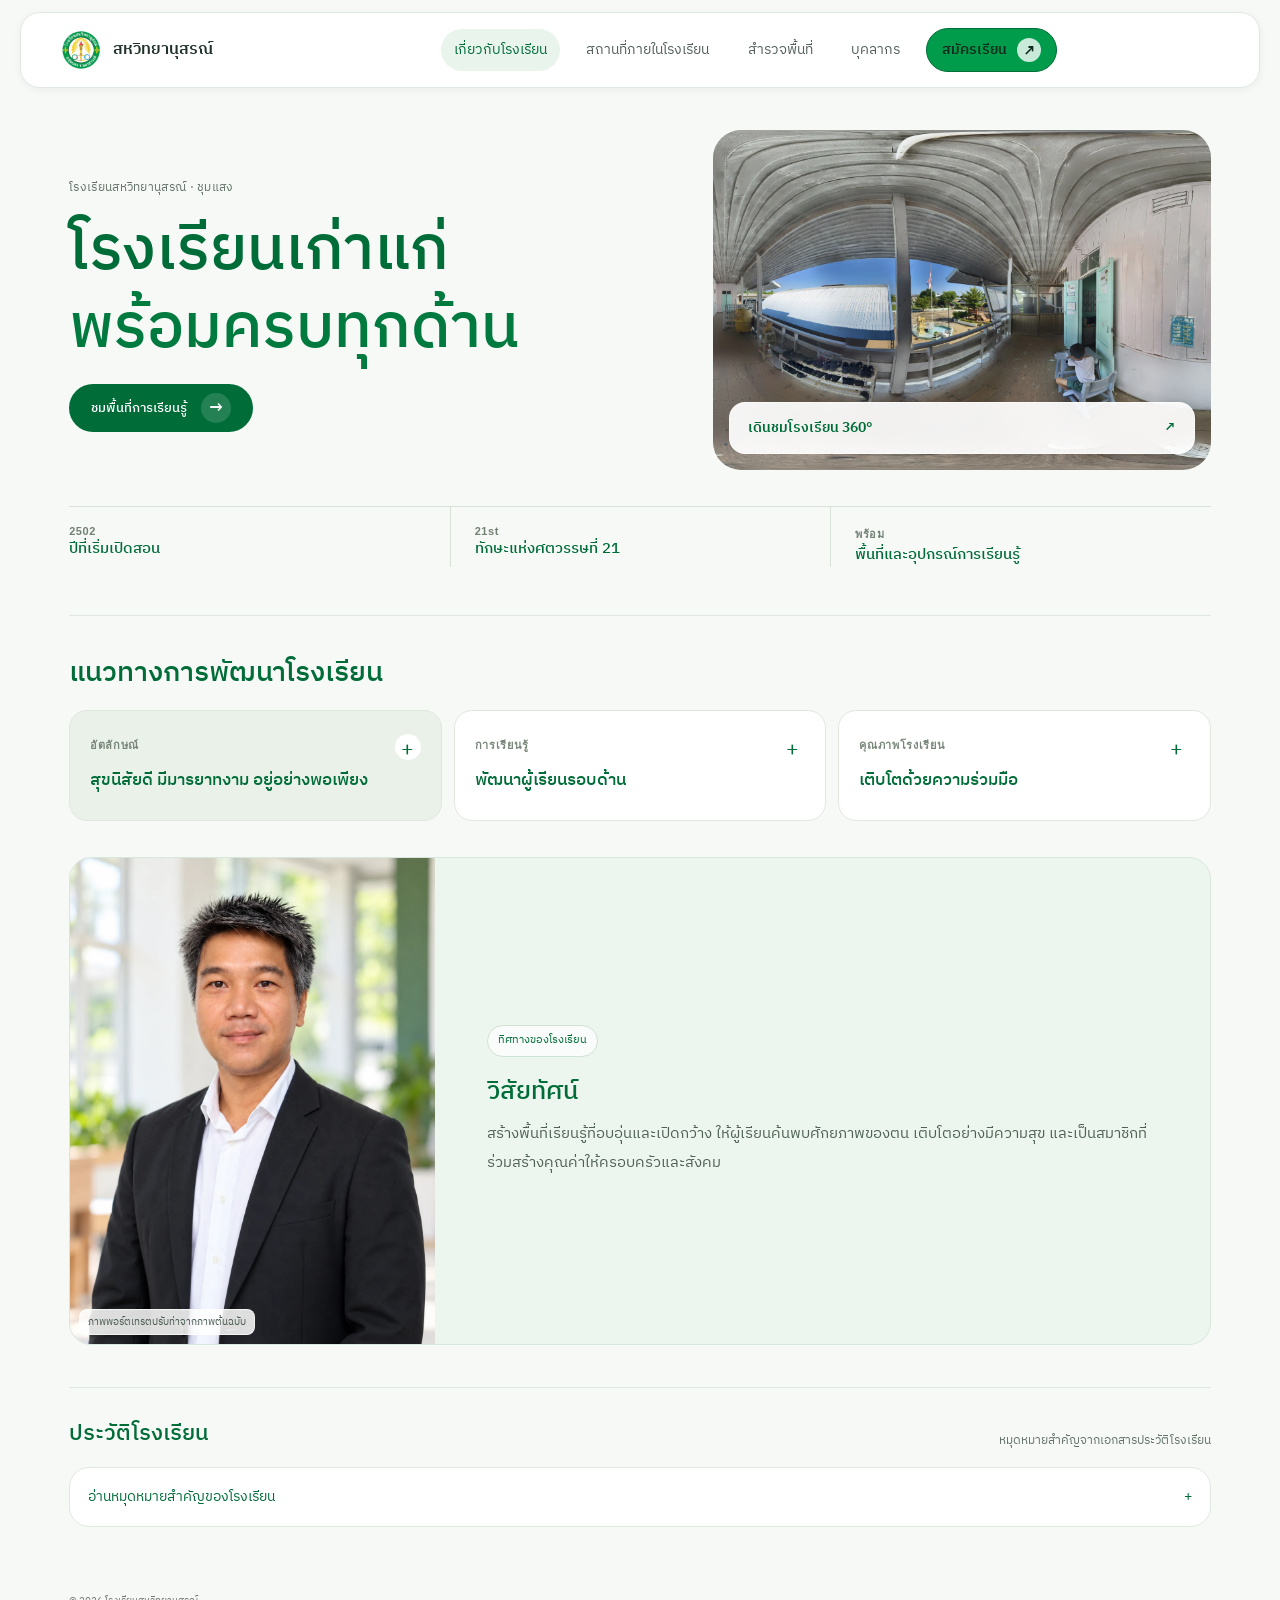
==== index.html @ 8f3ca3c1 "Version page navigation to avoid stale mobile HTML" ====
<!doctype html>
<html lang="th">
<head>
  <meta charset="utf-8">
  <meta name="viewport" content="width=device-width, initial-scale=1">
  <meta name="theme-color" content="#009c4b">
  <meta name="description" content="ประวัติ อัตลักษณ์ และแนวทางการจัดการศึกษาของโรงเรียนสหวิทยานุสรณ์">
  <title>เกี่ยวกับโรงเรียน — สหวิทยานุสรณ์</title>
  <link rel="preconnect" href="https://fonts.googleapis.com">
  <link rel="preconnect" href="https://fonts.gstatic.com" crossorigin>
  <link href="https://fonts.googleapis.com/css2?family=IBM+Plex+Sans+Thai:wght@300;400;500;600;700&display=swap" rel="stylesheet">
  <link rel="stylesheet" href="styles.css?v=20261002-mobile4">
  <script src="app.js" defer></script>
</head>
<body class="page-about">
<header class="site-header">
  <a class="brand" href="index.html?v=20261002-mobile4" aria-label="โรงเรียนสหวิทยานุสรณ์ หน้าแรก">
    <span class="brand-mark" aria-hidden="true"><img src="assets/school-seal.png" alt=""></span>
    <span class="brand-copy"><strong>สหวิทยานุสรณ์</strong></span>
  </a>
  <nav class="site-nav" id="siteNav" aria-label="เมนูหลัก">
      <a class="active" aria-current="page" aria-label="เกี่ยวกับโรงเรียน" href="index.html?v=20261002-mobile4"><svg class="nav-icon" viewBox="0 0 24 24" fill="none" stroke="currentColor" stroke-width="1.7" stroke-linecap="round" stroke-linejoin="round" aria-hidden="true"><path d="M3 10 12 3l9 7v10a1 1 0 0 1-1 1H4a1 1 0 0 1-1-1Z"/><path d="M9 21v-8h6v8"/></svg><span class="nav-label-full">เกี่ยวกับโรงเรียน</span><span class="nav-label-short" aria-hidden="true">เกี่ยวกับ</span></a>
      <a aria-label="สถานที่ภายในโรงเรียน" href="places.html?v=20261002-mobile4"><svg class="nav-icon" viewBox="0 0 24 24" fill="none" stroke="currentColor" stroke-width="1.7" stroke-linecap="round" stroke-linejoin="round" aria-hidden="true"><rect x="3" y="4" width="18" height="16" rx="3"/><path d="m3 16 5-5 4 4 3-3 6 6"/><circle cx="16" cy="8" r="1"/></svg><span class="nav-label-full">สถานที่ภายในโรงเรียน</span><span class="nav-label-short" aria-hidden="true">สถานที่</span></a>
      <a aria-label="สำรวจพื้นที่ 360 องศา" href="explore.html?v=20261002-mobile4"><svg class="nav-icon" viewBox="0 0 24 24" fill="none" stroke="currentColor" stroke-width="1.7" stroke-linecap="round" stroke-linejoin="round" aria-hidden="true"><circle cx="12" cy="12" r="8"/><path d="m15 9-2 4-4 2 2-4Z"/></svg><span class="nav-label-full">สำรวจพื้นที่</span><span class="nav-label-short" aria-hidden="true">ชม 360°</span></a>
      <a aria-label="บุคลากร" href="personnel.html?v=20261002-mobile4"><svg class="nav-icon" viewBox="0 0 24 24" fill="none" stroke="currentColor" stroke-width="1.7" stroke-linecap="round" stroke-linejoin="round" aria-hidden="true"><circle cx="9" cy="8" r="3"/><path d="M3 20v-2a6 6 0 0 1 12 0v2M17 5a3 3 0 0 1 0 6M18 14a5 5 0 0 1 3 5"/></svg><span class="nav-label-full">บุคลากร</span><span class="nav-label-short" aria-hidden="true">บุคลากร</span></a>
      <a class="nav-apply" aria-label="สมัครเรียน" href="admissions.html?v=20261002-mobile4"><svg class="nav-icon" viewBox="0 0 24 24" fill="none" stroke="currentColor" stroke-width="1.7" stroke-linecap="round" stroke-linejoin="round" aria-hidden="true"><rect x="5" y="4" width="14" height="17" rx="2"/><path d="M9 4V2h6v2M9 11h6M9 15h4"/></svg><span class="nav-label-full">สมัครเรียน</span><span class="nav-label-short" aria-hidden="true">สมัครเรียน</span><span aria-hidden="true">↗</span></a>
  </nav>
  <div class="header-actions">
    <button class="menu-toggle" id="menuToggle" type="button" aria-label="เมนูหลัก" aria-expanded="false" aria-controls="siteNav">
      <span class="menu-lines" aria-hidden="true"><i></i><i></i></span><span>เมนู</span>
    </button>
  </div>
</header>
<main class="page-shell page-about">
  <section class="hero-section about-section" aria-labelledby="pageTitle">
      <div class="about-main">
        <div class="hero-copy about-copy">
          <span class="intro-kicker">โรงเรียนสหวิทยานุสรณ์ · ชุมแสง</span><h1 id="pageTitle">โรงเรียนเก่าแก่<br><em>พร้อมครบทุกด้าน</em></h1>
          <div class="hero-actions">
            <a class="button button-primary" href="places.html?v=20261002-mobile4">ชมพื้นที่การเรียนรู้ <span aria-hidden="true">→</span></a>
          </div>
        </div><a class="intro-visual" href="explore.html?v=20261002-mobile4"><img src="assets/school-walkway-360.webp" alt="บรรยากาศอาคารเรียนโรงเรียนสหวิทยานุสรณ์"><span class="intro-visual-label">เดินชมโรงเรียน 360° <span aria-hidden="true">↗</span></span></a>
      </div>

      <div class="about-pillars" aria-label="จุดเด่นของโรงเรียน">
        <article class="about-pillar">
          <span class="pillar-value">2502</span><h2>ปีที่เริ่มเปิดสอน</h2>
        </article>
        <article class="about-pillar">
          <span class="pillar-value">21st</span><h2>ทักษะแห่งศตวรรษที่ 21</h2>
        </article>
        <article class="about-pillar">
          <span class="pillar-value">พร้อม</span><h2>พื้นที่และอุปกรณ์การเรียนรู้</h2>
        </article>
      </div>
    </section>

  <section class="information-section" aria-labelledby="approachTitle">
    <div class="section-heading">
      <div><h2 id="approachTitle">แนวทางการพัฒนาโรงเรียน</h2></div>
    </div>
    <div class="information-grid">
      <details class="information-card vision-card"><summary><span class="information-index">อัตลักษณ์</span><h3>สุขนิสัยดี มีมารยาทงาม อยู่อย่างพอเพียง</h3><span class="detail-toggle" aria-hidden="true">+</span></summary><p>ปลูกฝังสุขนิสัยและมารยาทที่ดี ควบคู่กับการใช้ชีวิตตามหลักความพอเพียง</p></details>
      <details class="information-card"><summary><span class="information-index">การเรียนรู้</span><h3>พัฒนาผู้เรียนรอบด้าน</h3><span class="detail-toggle" aria-hidden="true">+</span></summary><p>จัดการเรียนรู้ที่เชื่อมโยงหลักสูตรเศรษฐกิจพอเพียง ทักษะอาชีพ และบริบทของท้องถิ่น</p></details>
      <details class="information-card"><summary><span class="information-index">คุณภาพโรงเรียน</span><h3>เติบโตด้วยความร่วมมือ</h3><span class="detail-toggle" aria-hidden="true">+</span></summary><p>พัฒนาครูและบุคลากร สร้างสภาพแวดล้อมที่ปลอดภัยและเอื้อต่อการเรียนรู้ พร้อมเปิดโอกาสให้ชุมชนมีส่วนร่วม</p></details>
    </div>
  </section>

  <section class="manager-vision" aria-labelledby="visionTitle">
    <figure class="manager-portrait">
      <img src="assets/manager-portrait-draft.webp" alt="ภาพผู้จัดการโรงเรียนสหวิทยานุสรณ์">
      <figcaption>ภาพพอร์ตเทรตปรับท่าจากภาพต้นฉบับ</figcaption>
    </figure>
    <div class="manager-vision-copy">
      <span class="manager-vision-label">ทิศทางของโรงเรียน</span>
      <h2 id="visionTitle">วิสัยทัศน์</h2>
      <p>สร้างพื้นที่เรียนรู้ที่อบอุ่นและเปิดกว้าง ให้ผู้เรียนค้นพบศักยภาพของตน เติบโตอย่างมีความสุข และเป็นสมาชิกที่ร่วมสร้างคุณค่าให้ครอบครัวและสังคม</p>
    </div>
  </section>

  <section class="history-section" aria-labelledby="historyTitle">
    <div class="section-heading">
      <div><h2 id="historyTitle">ประวัติโรงเรียน</h2></div>
      <p>หมุดหมายสำคัญจากเอกสารประวัติโรงเรียน</p>
    </div>
    <details class="history-expand"><summary>อ่านหมุดหมายสำคัญของโรงเรียน <span aria-hidden="true">+</span></summary><ol class="history-timeline">
      <li class="history-item">
        <span class="history-date">พ.ศ. 2499</span>
        <p>คณะครูในอำเภอชุมแสงริเริ่มแนวคิดจัดตั้งโรงเรียนเอกชน</p>
      </li>
      <li class="history-item">
        <span class="history-date">13 กรกฎาคม พ.ศ. 2501</span>
        <p>ประชุมก่อตั้งบริษัทและกำหนดชื่อ “โรงเรียนสหวิทยานุสรณ์”</p>
      </li>
      <li class="history-item">
        <span class="history-date">17 พฤษภาคม พ.ศ. 2502</span>
        <p>ได้รับอนุญาตให้เปิดโรงเรียน ณ อาคารเรียนไม้ 2 ชั้น</p>
      </li>
      <li class="history-item">
        <span class="history-date">พ.ศ. 2506</span>
        <p>ได้รับการรับรองวิทยฐานะในระดับประถมศึกษาถึงมัธยมศึกษาตอนต้น</p>
      </li>
      <li class="history-item">
        <span class="history-date">พ.ศ. 2509</span>
        <p>ได้รับอนุญาตให้เปิดชั้นอนุบาล</p>
      </li>
      <li class="history-item">
        <span class="history-date">พ.ศ. 2537</span>
        <p>ขยายการรับนักเรียน รวมรองรับได้ 730 คน</p>
      </li>
    </ol></details>
  </section>
</main>
<footer class="site-footer">
  <span>© 2026 โรงเรียนสหวิทยานุสรณ์</span>
</footer>
</body>
</html>
---- styles.css ----
:root {
  color-scheme: light;
  --canvas: #f7f9f7;
  --paper: #ffffff;
  --ink: #203229;
  --muted: #64736a;
  --brand-green: #009c4b;
  --pine: #006d39;
  --pine-soft: #e8f4ec;
  --accent: #007a3e;
  --line: #dfe9e2;
  --text-body: clamp(1rem, .96rem + .16vw, 1.125rem);
  --text-small: clamp(.8125rem, .78rem + .12vw, .875rem);
  --shadow-soft: 0 2px 8px rgb(25 48 37 / 5%);
  --font: 'IBM Plex Sans Thai', Tahoma, sans-serif;
}

* { box-sizing: border-box; }
html { scroll-behavior: auto; }
body { margin: 0; background: var(--canvas); color: var(--ink); font-family: var(--font); font-size: var(--text-body); line-height: 1.6; -webkit-font-smoothing: antialiased; }
button, input { font: inherit; }
button, a { -webkit-tap-highlight-color: transparent; }
a { color: inherit; }
button:focus-visible, a:focus-visible, input:focus-visible { outline: 3px solid var(--brand-green); outline-offset: 3px; }
[hidden] { display: none !important; }

.site-header { position: relative; z-index: 2; width: min(1450px, calc(100% - 40px)); min-height: 76px; margin: 12px auto 0; padding: 0 clamp(18px, 3vw, 44px); display: flex; align-items: center; justify-content: space-between; gap: 22px; border: 1px solid var(--line); border-radius: 20px; background: var(--paper); box-shadow: var(--shadow-soft); }
.brand { display: inline-flex; align-items: center; gap: 10px; min-width: 218px; text-decoration: none; }
.brand-mark { width: 44px; height: 44px; flex: 0 0 auto; display: grid; place-items: center; overflow: hidden; border-radius: 50%; background: #fff; }
.brand-mark img { display: block; width: 100%; height: 100%; object-fit: contain; }
.brand-copy { display: grid; line-height: 1.35; }
.brand-copy strong { font-size: 16px; font-weight: 600; }
.brand-copy small { font-family: Arial, sans-serif; font-size: 10px; color: var(--muted); }
.site-nav { display: flex; align-items: center; justify-content: center; gap: clamp(6px, 1vw, 14px); height: 100%; }
.site-nav a { position: relative; display: inline-flex; align-items: center; min-height: 42px; padding: 0 13px; border-radius: 999px; color: #536159; font-size: 14px; text-decoration: none; white-space: nowrap; }
.site-nav a:hover, .site-nav a.active { background: var(--pine-soft); color: var(--pine); }
.site-nav a.active::after { display: none; }
.header-actions { display: flex; align-items: center; gap: 12px; }
.button { min-height: 46px; padding: 0 21px; display: inline-flex; align-items: center; justify-content: center; gap: 14px; border: 1px solid transparent; border-radius: 999px; text-decoration: none; font-size: 13px; font-weight: 500; cursor: pointer; }
.button-dark, .button-primary { background: var(--pine); color: #fff; }
.button-dark:hover, .button-primary:hover { background: #005c32; }
.button-light { background: var(--canvas); color: var(--pine); }
.button-light:hover { background: #fff; }
.button span { font-size: 17px; line-height: 1; }
.menu-toggle { display: none; border: 0; padding: 9px 0; background: transparent; color: var(--pine); cursor: pointer; }
.menu-lines { display: grid; gap: 4px; width: 17px; }
.menu-lines i { height: 1px; background: currentColor; }

.hero-section { width: min(1380px, calc(100% - 2 * clamp(22px, 5.4vw, 88px))); margin: 0 auto; padding: 38px 0 86px; display: grid; grid-template-columns: minmax(245px, .76fr) minmax(0, 1.52fr); align-items: center; gap: clamp(34px, 5.2vw, 78px); }
.hero-copy { padding: 10px 0 0; }
.breadcrumbs { display: flex; align-items: center; gap: 10px; margin-bottom: 61px; color: #838780; font-size: 11px; }
.breadcrumbs a { text-decoration: none; }
.breadcrumbs a:hover { color: var(--pine); }
.eyebrow, .viewer-overline, .section-kicker { color: var(--accent); font-family: Arial, var(--font); font-size: 10px; font-weight: 600; }
.eyebrow { display: flex; align-items: center; gap: 9px; }
.eyebrow-rule { width: 26px; height: 1px; background: var(--brand-green); }
.eyebrow-separator { color: #aaa69b; }
h1, h2, p { margin-top: 0; }
h1 { margin: 20px 0 20px; color: var(--pine); font-size: clamp(35px, 3.7vw, 53px); font-weight: 500; line-height: 1.25; text-wrap: balance; }
h1 em { color: var(--accent); font-style: normal; }
.hero-description { max-width: 330px; margin-bottom: 26px; color: #69716b; font-size: 14px; line-height: 1.9; text-wrap: pretty; }
.hero-actions { display: flex; align-items: center; flex-wrap: wrap; gap: 17px; }
.hero-actions .button { min-height: 48px; }
.text-link { padding: 10px 0; color: var(--pine); font-size: 12px; text-decoration: none; }
.text-link span { padding-left: 6px; font-size: 16px; }
.text-link:hover { color: var(--accent); }
.route-note { max-width: 320px; min-height: 72px; margin-top: 43px; padding-top: 17px; display: flex; align-items: center; gap: 12px; border-top: 1px solid var(--line); }
.route-symbol { width: 37px; height: 37px; display: grid; place-items: center; border: 1px solid #d2ddd2; border-radius: 12px; background: var(--paper); color: var(--pine); }
.route-symbol svg { width: 18px; height: 18px; }
.route-copy { display: grid; gap: 2px; }
.route-copy small { color: var(--muted); font-size: 10px; }
.route-copy strong { font-size: 12px; font-weight: 500; }
.route-copy strong span { color: #9a9d95; }
.route-index { margin-left: auto; color: #898c84; font-family: Arial, sans-serif; font-size: 10px; font-variant-numeric: tabular-nums; }

.explorer { min-width: 0; }
.viewer-heading { min-height: 59px; margin-bottom: 11px; display: flex; align-items: center; justify-content: space-between; gap: 18px; }
.viewer-heading-copy { display: grid; gap: 4px; }
.viewer-overline { font-size: 9px; }
.viewer-heading-copy strong { color: var(--pine); font-size: 17px; font-weight: 500; }
.mode-switch { display: inline-flex; align-items: center; padding: 4px; border: 1px solid #e0e4dc; border-radius: 999px; background: #e9ede6; }
.mode-tab { min-height: 33px; padding: 0 14px; border: 0; border-radius: 999px; background: transparent; color: #72776e; font-size: 11px; cursor: pointer; }
.mode-tab.is-selected { background: var(--paper); color: var(--pine); box-shadow: 0 1px 3px #25392a14; }
.viewer-stage { position: relative; overflow: hidden; border: 1px solid #e0e4dc; border-radius: 19px; background: #e9e7dc; box-shadow: var(--shadow-soft); }
.tour-view { position: relative; aspect-ratio: 1.57 / 1; min-height: 365px; overflow: hidden; background: #526653; }
.panorama-viewer, .scene-image { position: absolute; inset: 0; width: 100%; height: 100%; }
.panorama-viewer { display: block; border: 0; background: #526653; }
.scene-image { display: block; object-fit: cover; object-position: center 51%; }
.image-topline { position: absolute; top: 17px; right: 17px; left: 17px; display: flex; align-items: center; justify-content: space-between; gap: 10px; pointer-events: none; }
.tour-label { display: inline-flex; align-items: center; gap: 8px; min-height: 31px; padding: 0 12px; border-radius: 999px; background: rgb(255 254 250 / 96%); color: var(--pine); font-family: Arial, sans-serif; font-size: 9px; font-weight: 600; }
.tour-dot { width: 6px; height: 6px; border-radius: 50%; background: var(--brand-green); }
.image-caption { color: #fff; font-size: 10px; text-shadow: 0 1px 4px #0009; }
.photo-instruction { position: absolute; top: 59px; left: 17px; right: auto; bottom: auto; padding: 8px 13px; border: 1px solid #ffffff4a; border-radius: 999px; background: #182a23d9; color: #fff; font-size: 10px; pointer-events: none; }
.photo-instruction span { padding-right: 5px; color: #ddd6b6; }
.scene-caption { min-height: 91px; padding: 16px 18px; display: grid; grid-template-columns: 86px minmax(0, 1fr) auto; align-items: center; gap: 17px; border-top: 1px solid #d4d1c7; background: var(--paper); }
.scene-number { align-self: stretch; display: flex; flex-direction: column; justify-content: center; gap: 4px; border-right: 1px solid var(--line); }
.scene-number span { color: #7a8078; font-size: 9px; }
.scene-number strong { color: var(--pine); font-family: Arial, sans-serif; font-size: 14px; font-weight: 600; font-variant-numeric: tabular-nums; }
.scene-number strong i { color: #92968f; font-size: 11px; font-style: normal; font-weight: 400; }
.scene-details h2 { margin: 0 0 3px; color: var(--pine); font-size: 16px; font-weight: 500; }
.scene-details p { margin: 0; color: #737971; font-size: 11px; line-height: 1.55; text-wrap: pretty; }
.scene-controls { display: flex; align-items: center; gap: 7px; }
.scene-category { margin-right: 8px; color: #72786f; font-size: 10px; white-space: nowrap; }
.round-control { width: 35px; height: 35px; display: grid; place-items: center; border: 1px solid #dce2d9; border-radius: 50%; background: #f8f9f4; color: var(--pine); font-size: 14px; cursor: pointer; }
.round-control:hover { border-color: var(--pine); background: var(--pine); color: #fff; }

.map-view { min-height: 455px; padding: 22px 24px 17px; background: #f0f2ea; }
.map-title { display: flex; align-items: baseline; justify-content: space-between; gap: 12px; color: var(--pine); font-size: 14px; font-weight: 500; }
.map-title small { color: #72786f; font-size: 10px; font-weight: 400; }
.map-canvas { position: relative; height: 350px; max-width: 850px; margin: 16px auto 7px; overflow: hidden; border: 1px solid #dfe5dc; border-radius: 15px; background: #e6eadf; }
.map-drawing { position: absolute; inset: 0; width: 100%; height: 100%; }
.map-road { fill: none; stroke: #d5d3c7; stroke-width: 52px; }
.map-walk { fill: none; stroke: #c8d1be; stroke-width: 19px; stroke-linecap: round; stroke-linejoin: round; }
.map-walk-dash { fill: none; stroke: #81957e; stroke-width: 1.5px; stroke-dasharray: 6 7; }
.map-building { position: absolute; display: grid; align-content: center; gap: 3px; padding: 10px 13px; border: 1px solid #e1e4da; border-radius: 12px; background: var(--paper); color: var(--pine); box-shadow: 0 1px 3px rgb(24 48 36 / 5%); }
.map-building span { font-size: 12px; font-weight: 500; }
.map-building small { color: #899087; font-family: Arial, sans-serif; font-size: 8px; }
.building-one { top: 14%; left: 18%; width: 25%; height: 26%; }
.building-two { top: 15%; left: 59%; width: 20%; height: 20%; }
.building-three { top: 55%; left: 58%; width: 28%; height: 25%; }
.map-green { position: absolute; width: 10%; height: 12%; border: 1px solid #c6d0bd; background: #dce4d5; }
.green-one { top: 58%; left: 17%; }
.green-two { top: 14%; left: 47%; width: 7%; height: 18%; }
.map-node { position: absolute; z-index: 1; width: 33px; height: 33px; display: grid; place-items: center; border: 2px solid #f7f6ef; border-radius: 50%; background: var(--pine); color: #fff; box-shadow: 0 1px 3px #21342c30; font-family: Arial, sans-serif; font-size: 10px; font-weight: 600; cursor: pointer; }
.map-node:hover, .map-node:focus-visible { background: var(--brand-green); }
.node-walkway { top: 49%; left: 44%; }
.map-node.is-current { outline: 2px solid var(--brand-green); outline-offset: 2px; }
.node-library { top: 18%; left: 69%; }
.node-classroom { top: 28%; left: 28%; }
.node-sports { top: 64%; left: 69%; }
.map-entrance { position: absolute; bottom: 7%; left: 4%; color: #6e786e; font-size: 9px; }
.map-legend { display: flex; justify-content: space-between; color: #73796f; font-size: 9px; }
.map-legend span:first-child { display: inline-flex; align-items: center; gap: 6px; }
.map-legend i { width: 17px; border-top: 1px dashed #81957e; }

.places-section { width: min(1380px, calc(100% - 2 * clamp(22px, 5.4vw, 88px))); margin: 0 auto; padding: 34px 0 80px; border-top: 1px solid var(--line); }
.section-heading { margin-bottom: 23px; display: flex; align-items: end; justify-content: space-between; gap: 28px; }
.section-heading h2 { margin: 7px 0 0; color: var(--pine); font-size: 28px; font-weight: 500; text-wrap: balance; }
.section-kicker { color: #777e73; font-size: 9px; }
.section-kicker b { padding: 0 4px; color: var(--brand-green); font-weight: 500; }
.section-heading > p { margin: 0 0 2px; color: #747a72; font-size: 11px; line-height: 1.7; text-align: right; text-wrap: pretty; }
.location-grid { display: grid; grid-template-columns: repeat(4, minmax(0, 1fr)); gap: 13px; }
.place-item { position: relative; min-width: 0; min-height: 124px; padding: 12px; display: grid; grid-template-columns: 20px 67px minmax(0, 1fr) 16px; align-items: center; gap: 9px; border: 1px solid #e2e5dc; border-radius: 16px; background: var(--paper); color: var(--ink); text-align: left; cursor: pointer; box-shadow: 0 1px 3px rgb(25 48 37 / 3%); }
.place-item:hover, .place-item.is-active { border-color: #b9c9bb; background: #fff; box-shadow: var(--shadow-soft); }
.place-number { align-self: start; padding-top: 3px; color: #858981; font-family: Arial, sans-serif; font-size: 9px; font-variant-numeric: tabular-nums; }
.place-item img { width: 67px; height: 72px; display: block; border-radius: 11px; object-fit: cover; }
.place-preview { width: 67px; height: 72px; display: flex; flex-direction: column; align-items: center; justify-content: center; gap: 5px; border-radius: 11px; }
.panorama-preview { background: #e4e9df; color: var(--pine); }
.orbit-ring { width: 39px; height: 39px; display: grid; place-items: center; border: 1px solid #879889; border-radius: 50%; font-family: Arial, sans-serif; font-size: 10px; font-weight: 600; }
.panorama-preview small { color: #657565; font-size: 8px; }
.place-copy { min-width: 0; display: grid; align-content: center; gap: 3px; }
.place-copy small { overflow: hidden; color: #7c8279; font-family: Arial, sans-serif; font-size: 8px; text-overflow: ellipsis; white-space: nowrap; }
.place-copy strong { overflow: hidden; color: var(--pine); font-size: 12px; font-weight: 500; text-overflow: ellipsis; white-space: nowrap; }
.place-copy > span { color: #798078; font-size: 10px; }
.place-arrow { align-self: start; color: #778076; font-size: 13px; }
.place-item.is-active .place-arrow { color: var(--accent); }

.visit-band { width: min(1380px, calc(100% - 2 * clamp(22px, 5.4vw, 88px))); min-height: 160px; margin: 0 auto; padding: 28px clamp(22px, 4vw, 55px); display: flex; align-items: center; gap: 23px; border-radius: 21px; background: var(--pine); color: #fff; }
.visit-mark { width: 52px; height: 52px; display: grid; place-items: center; flex: 0 0 auto; border: 1px solid #ffffff73; border-radius: 16px; font-size: 25px; }
.visit-copy { flex: 1; }
.visit-copy > span { color: #d8c8a4; font-family: Arial, sans-serif; font-size: 9px; }
.visit-copy h2 { margin: 5px 0 2px; font-size: 22px; font-weight: 500; text-wrap: balance; }
.visit-copy p { margin: 0; color: #d1d9d2; font-size: 11px; }
.site-footer { width: min(1380px, calc(100% - 2 * clamp(22px, 5.4vw, 88px))); min-height: 76px; margin: 0 auto; display: flex; align-items: center; justify-content: space-between; gap: 20px; color: #777d74; font-size: 10px; }
.site-footer a { color: var(--pine); text-decoration: none; }
.site-footer a:hover { text-decoration: underline; }

.visit-dialog { width: min(520px, calc(100% - 32px)); max-width: none; max-height: calc(100vh - 24px); max-height: calc(100dvh - 24px); overflow-y: auto; padding: 0; border: 1px solid #dfe4db; border-radius: 20px; background: var(--paper); color: var(--ink); box-shadow: 0 18px 60px #14271d3b; }
.visit-dialog::backdrop { background: #18271e80; }
.visit-dialog form { padding: 28px; }
.dialog-heading { display: flex; align-items: start; justify-content: space-between; gap: 20px; }
.dialog-heading h2 { margin: 7px 0 0; color: var(--pine); font-size: 23px; font-weight: 500; }
.dialog-close { width: 34px; height: 34px; border: 1px solid var(--line); border-radius: 50%; background: transparent; color: var(--pine); font-size: 21px; cursor: pointer; }
.visit-dialog form > p { margin: 10px 0 22px; color: #6f766e; font-size: 12px; }
.visit-dialog label { display: grid; gap: 7px; margin-bottom: 14px; color: #4f5b52; font-size: 11px; }
.visit-dialog input { width: 100%; min-height: 43px; padding: 0 12px; border: 1px solid #dce2da; border-radius: 10px; background: #fffefa; color: var(--ink); font-size: 12px; }
.visit-dialog input::placeholder { color: #a1a59c; }
.form-row { display: grid; grid-template-columns: 1fr 1fr; gap: 12px; }
.submit-button { width: 100%; margin-top: 5px; }
.form-note { display: block; margin-top: 12px; color: #858b82; font-size: 9px; text-align: center; }
.toast { position: fixed; z-index: 4; right: 20px; bottom: 20px; max-width: calc(100% - 40px); padding: 13px 17px; border-radius: 12px; background: var(--pine); color: #fff; box-shadow: 0 3px 12px #17251c26; font-size: 12px; }

@media (max-width: 1120px) {
  .hero-section { grid-template-columns: minmax(220px, .72fr) minmax(0, 1.35fr); gap: 34px; }
  .place-item { grid-template-columns: 20px 62px minmax(0, 1fr) 15px; gap: 8px; padding-right: 8px; }
  .place-item img, .place-preview { width: 62px; height: 68px; }
  .place-copy strong { font-size: 11px; }
  .scene-category { display: none; }
}

@media (max-width: 820px) {
  .site-header { min-height: 72px; gap: 12px; }
  .brand { min-width: 0; }
  .site-nav { gap: 18px; }
  .site-nav a { min-height: 38px; font-size: 11px; }
  .header-visit { min-height: 40px; padding: 0 12px; font-size: 11px; }
  .hero-section { grid-template-columns: minmax(220px, .72fr) minmax(0, 1.3fr); padding-top: 27px; gap: 27px; }
  .breadcrumbs { margin-bottom: 43px; }
  h1 { font-size: clamp(32px, 4.5vw, 43px); }
  .tour-view { min-height: 320px; }
  .scene-caption { grid-template-columns: 68px minmax(0, 1fr) auto; gap: 11px; padding: 13px; }
  .scene-details h2 { font-size: 14px; }
  .scene-details p { font-size: 10px; }
  .round-control { width: 30px; height: 30px; }
  .location-grid { grid-template-columns: repeat(2, minmax(0, 1fr)); }
  .place-item:nth-child(2) { border-right: 0; }
  .place-item:nth-child(-n+2) { border-bottom: 1px solid var(--line); }
  .place-item { grid-template-columns: 25px 77px minmax(0, 1fr) 20px; padding-right: 14px; }
  .place-item img, .place-preview { width: 77px; height: 76px; }
}

@media (max-width: 920px) {
  .site-header { width: calc(100% - 32px); min-height: 68px; padding: 0 16px; gap: 12px; }
  .menu-toggle { display: inline-flex; align-items: center; gap: 8px; font-size: 11px; }
  .site-nav { position: absolute; top: calc(100% - 1px); right: 0; left: 0; z-index: 3; display: none; height: auto; padding: 10px 18px 14px; flex-direction: column; align-items: stretch; gap: 0; border: 1px solid var(--line); border-top: 0; border-radius: 0 0 15px 15px; background: var(--paper); box-shadow: var(--shadow-soft); }
  .site-nav.is-open { display: flex; }
  .site-nav a { min-height: 42px; border-radius: 10px; font-size: 13px; }
  .site-nav a.active::after { display: none; }
  .header-visit { min-height: 40px; padding: 0 12px; font-size: 11px; }
  .hero-section { grid-template-columns: minmax(0, 1fr); gap: 27px; padding-top: 28px; }
  .hero-copy { max-width: 760px; padding-top: 0; }
  .breadcrumbs { margin-bottom: 30px; }
  h1 { font-size: clamp(36px, 5.4vw, 48px); }
  .hero-description { max-width: 560px; }
  .route-note { max-width: 430px; margin-top: 25px; }
  .tour-view { min-height: 0; aspect-ratio: 1.58 / 1; }
  .visit-band { flex-wrap: wrap; }
}

@media (max-width: 640px) {
  .site-header { min-height: 68px; padding-right: 18px; padding-left: 18px; }
  .brand-mark { width: 37px; height: 37px; font-size: 19px; }
  .brand-copy strong { font-size: 14px; }
  .brand-copy small { font-size: 8px; }
  .menu-toggle { display: inline-flex; align-items: center; gap: 8px; font-size: 11px; }
  .site-nav { position: absolute; top: 67px; right: 0; left: 0; z-index: 3; display: none; padding: 10px 18px 14px; flex-direction: column; align-items: stretch; gap: 0; border: 1px solid var(--line); border-top: 0; border-radius: 0 0 15px 15px; background: var(--paper); box-shadow: var(--shadow-soft); }
  .site-nav.is-open { display: flex; }
  .site-nav a { min-height: 42px; border-radius: 10px; font-size: 13px; }
  .site-nav a.active::after { display: none; }
  .header-actions { gap: 12px; }
  .header-visit { min-height: 38px; padding: 0 10px; gap: 7px; font-size: 10px; }
  .hero-section, .places-section, .visit-band, .site-footer { width: calc(100% - 36px); }
  .hero-section { padding: 23px 0 55px; grid-template-columns: 1fr; gap: 32px; }
  .hero-copy { padding-top: 0; }
  .breadcrumbs { margin-bottom: 28px; }
  .eyebrow { font-size: 9px; }
  h1 { margin: 15px 0 13px; font-size: clamp(36px, 10vw, 48px); line-height: 1.22; }
  .hero-description { max-width: 360px; margin-bottom: 18px; font-size: 13px; }
  .hero-actions { gap: 15px; }
  .hero-actions .button { min-height: 44px; }
  .route-note { max-width: none; min-height: 63px; margin-top: 22px; padding-top: 12px; }
  .viewer-heading { min-height: 48px; margin-bottom: 8px; }
  .viewer-heading-copy strong { font-size: 15px; }
  .mode-tab { min-height: 31px; padding: 0 10px; font-size: 10px; }
  .tour-view { min-height: 0; aspect-ratio: 1.1 / 1; }
  .image-topline { top: 11px; right: 11px; left: 11px; }
  .tour-label { min-height: 28px; font-size: 8px; }
  .image-caption { font-size: 9px; }
  .photo-instruction { top: 47px; left: 11px; padding: 6px 9px; font-size: 8px; }
  .scene-caption { min-height: 103px; grid-template-columns: 54px minmax(0, 1fr) auto; gap: 9px; padding: 11px 10px; }
  .scene-number span { font-size: 8px; }
  .scene-number strong { font-size: 12px; }
  .scene-details h2 { font-size: 13px; }
  .scene-details p { font-size: 9px; line-height: 1.45; }
  .scene-controls { gap: 5px; }
  .round-control { width: 36px; height: 36px; font-size: 12px; }
  .map-view { min-height: 370px; padding: 16px 12px 12px; }
  .map-title { font-size: 12px; }
  .map-title small { font-size: 9px; }
  .map-canvas { height: 280px; margin-top: 12px; }
  .map-building { padding: 7px; }
  .map-building span { font-size: 10px; }
  .map-building small { font-size: 6px; }
  .map-node { width: 34px; height: 34px; font-size: 9px; }
  .places-section { padding: 27px 0 52px; }
  .section-heading { margin-bottom: 17px; align-items: start; }
  .section-heading h2 { font-size: 23px; }
  .section-heading > p { max-width: 130px; font-size: 9px; }
  .desktop-break { display: none; }
  .location-grid { grid-template-columns: 1fr; }
  .location-grid { gap: 9px; }
  .place-item, .place-item:nth-child(2) { min-height: 92px; grid-template-columns: 20px 60px minmax(0, 1fr) 16px; padding: 9px; border: 1px solid #e2e5dc; border-radius: 14px; }
  .place-item img, .place-preview { width: 60px; height: 64px; border-radius: 9px; }
  .place-copy strong { font-size: 12px; }
  .visit-band { min-height: 0; padding: 22px 19px; display: grid; grid-template-columns: 42px 1fr; gap: 14px; }
  .visit-band { border-radius: 17px; }
  .visit-mark { width: 42px; height: 42px; border-radius: 13px; font-size: 20px; }
  .visit-copy h2 { font-size: 18px; }
  .visit-copy p { font-size: 10px; line-height: 1.7; }
  .visit-band .button { grid-column: 2; justify-self: start; min-height: 41px; margin-top: 2px; }
  .site-footer { min-height: 82px; padding: 16px 0; display: grid; grid-template-columns: 1fr auto; gap: 7px; font-size: 9px; }
  .site-footer span:nth-child(2) { grid-column: 1 / -1; grid-row: 2; }
  .form-row { grid-template-columns: 1fr; gap: 0; }
  .visit-dialog form { padding: 22px; }
}

@media (max-width: 420px) {
  .site-header { width: calc(100% - 20px); padding: 0 10px; gap: 5px; }
  .brand { min-width: 0; flex: 1 1 auto; gap: 8px; }
  .brand-mark { width: 34px; height: 34px; font-size: 16px; }
  .brand-copy strong { font-size: 11px; white-space: nowrap; }
  .brand-copy small { display: none; }
  .header-actions { flex: 0 0 auto; gap: 6px; }
  .menu-toggle { min-height: 44px; gap: 5px; font-size: 10px; }
  .header-visit { min-height: 44px; flex: 0 0 auto; padding: 0 9px; gap: 4px; font-size: 9px; white-space: nowrap; }
  .header-visit > span:last-child { font-size: 14px; }
  .hero-section, .places-section, .visit-band, .site-footer { width: calc(100% - 28px); }
  h1 { font-size: clamp(31px, 9.3vw, 37px); }
  .scene-caption { min-height: 0; grid-template-columns: 46px minmax(0, 1fr) auto; gap: 7px; padding: 10px 8px; }
  .round-control { width: 40px; height: 40px; }
  .scene-controls { gap: 4px; }
  .visit-band .button { min-height: 44px; }
  .map-title { align-items: flex-start; flex-direction: column; gap: 4px; }
  .map-building { padding: 5px; }
  .map-building span { font-size: 9px; }
  .map-building small { display: none; }
  .section-heading { display: block; }
  .section-heading > p { max-width: none; margin: 8px 0 0; text-align: left; }
  .place-item, .place-item:nth-child(2) { grid-template-columns: 18px 52px minmax(0, 1fr) 14px; gap: 6px; }
  .place-item img, .place-preview { width: 52px; height: 56px; }
  .visit-band { padding: 17px 14px; grid-template-columns: 36px minmax(0, 1fr); gap: 10px; }
  .visit-mark { width: 36px; height: 36px; font-size: 17px; }
}


@media (max-width: 360px) {
  .header-visit-label { display: none; }
  .header-visit { min-width: 44px; padding: 0 8px; }
  .eyebrow { flex-wrap: wrap; }
  .tour-label { padding: 0 8px; }
  .image-caption { max-width: 110px; text-align: right; }
}

@media (max-height: 520px) and (orientation: landscape) {
  .site-header { min-height: 56px; margin-top: 8px; }
  .hero-section { grid-template-columns: minmax(190px, .72fr) minmax(0, 1.28fr); gap: 22px; padding-top: 20px; padding-bottom: 40px; }
  .hero-copy { min-width: 0; }
  .breadcrumbs { margin-bottom: 20px; }
  h1 { font-size: clamp(26px, 3.7vw, 38px); }
  .route-note { margin-top: 20px; }
  .tour-view { min-height: 220px; aspect-ratio: 1.45 / 1; }
}

@media (prefers-reduced-motion: reduce) {
  *, *::before, *::after { scroll-behavior: auto !important; }
}

@supports not (aspect-ratio: 1 / 1) {
  .tour-view { height: 365px; }
  @media (max-width: 920px) { .tour-view { height: 57vw; max-height: 500px; min-height: 280px; } }
  @media (max-width: 640px) { .tour-view { height: 88vw; max-height: 430px; min-height: 280px; } }
  @media (max-height: 520px) and (orientation: landscape) { .tour-view { height: 40vw; max-height: 360px; min-height: 220px; } }
}

/* School introduction layout */
.about-section {
  display: block;
  padding-top: clamp(42px, 6vw, 82px);
  padding-bottom: clamp(48px, 7vw, 92px);
}
.about-main {
  display: grid;
  grid-template-columns: minmax(0, 1.1fr) minmax(300px, .9fr);
  align-items: center;
  gap: clamp(34px, 7vw, 100px);
}
.about-copy { max-width: 650px; }
.about-copy h1 { max-width: 650px; font-size: clamp(42px, 5.5vw, 72px); }
.about-copy .hero-description { max-width: 510px; font-size: 15px; }
.about-panel {
  position: relative;
  min-height: 330px;
  padding: 22px 26px 25px;
  display: flex;
  flex-direction: column;
  justify-content: space-between;
  overflow: hidden;
  border: 1px solid #dbe5d9;
  border-radius: 28px;
  background: #eaf4ed;
}
.about-panel::after {
  display: none;
}
.about-panel-top { display: flex; justify-content: space-between; color: #718074; font: 600 9px Arial, sans-serif; letter-spacing: .08em; }
.about-emblem { display: none; }
.about-emblem::before, .about-emblem::after { position: absolute; inset: 8px; border: 1px solid #c5d3c2; border-radius: 50%; content: ""; }
.about-emblem::after { inset: 17px; border-style: dashed; opacity: .7; }
.about-panel-copy { position: relative; z-index: 1; max-width: 290px; }
.about-panel-copy small { color: #7b887b; font: 600 8px Arial, sans-serif; letter-spacing: .07em; }
.about-panel-copy strong { display: block; margin: 10px 0; color: var(--pine); font-size: 21px; font-weight: 500; line-height: 1.55; }
.about-panel-copy p { max-width: 275px; margin: 0; color: #6d786e; font-size: 11px; line-height: 1.8; }
.about-pillars { margin-top: clamp(42px, 6vw, 78px); display: grid; grid-template-columns: repeat(3, minmax(0, 1fr)); border-top: 1px solid #d9e2d8; }
.about-pillar { min-width: 0; padding: 21px 24px 0 0; }
.about-pillar + .about-pillar { padding-left: 24px; border-left: 1px solid #d9e2d8; }
.about-pillar > span { color: #708073; font: 600 9px Arial, sans-serif; letter-spacing: .05em; }
.about-pillar > span i { margin-left: 7px; color: #9aa398; font-style: normal; font-weight: 400; }
.about-pillar h2 { margin: 11px 0 4px; color: var(--pine); font-size: 16px; font-weight: 500; }
.about-pillar p { margin: 0; color: #747d74; font-size: 11px; line-height: 1.7; }

/* Full-viewport, responsive campus tour */
.explore-section {
  position: relative;
  width: 100%;
  height: 100vh;
  height: 100svh;
  height: 100dvh;
  min-height: 360px;
  padding: 0;
  overflow: hidden;
  isolation: isolate;
  background: #28352f;
}
.explore-heading {
  position: absolute;
  z-index: 5;
  top: max(16px, env(safe-area-inset-top));
  left: max(18px, env(safe-area-inset-left));
  margin: 0;
  padding: 11px 16px 12px;
  align-items: start;
  border: 1px solid #ffffff9c;
  border-radius: 15px;
  background: #fffffff0;
  box-shadow: 0 5px 22px #10221924;
}
.explore-heading h2 { margin-top: 3px; font-size: 16px; }
.explore-heading .section-kicker { font-size: 8px; }
.explore-heading > p { display: none; }
.explorer { position: absolute; inset: 0; width: 100%; height: 100%; }
.viewer-heading { position: absolute; z-index: 5; top: max(16px, env(safe-area-inset-top)); right: max(18px, env(safe-area-inset-right)); min-height: 0; margin: 0; pointer-events: none; }
.viewer-heading-copy { display: none; }
.mode-switch { padding: 4px; border-color: #ffffff8c; background: #fff; box-shadow: 0 5px 22px #10221924; pointer-events: auto; }
.mode-tab { min-height: 36px; padding: 0 16px; font-size: 11px; }
.mode-tab.is-selected { background: var(--pine); color: #fff; box-shadow: none; }
.viewer-stage { position: absolute; inset: 0; border: 0; border-radius: 0; background: #28352f; box-shadow: none; }
.tour-view { position: absolute; inset: 0; width: 100%; height: 100%; min-height: 0; aspect-ratio: auto; }
.panorama-viewer, .scene-image { width: 100%; height: 100%; }
.image-topline { top: auto; right: auto; bottom: 117px; left: 22px; width: auto; justify-content: flex-start; }
.image-caption { padding: 5px 9px; border-radius: 999px; background: #182a238c; }
.photo-instruction { top: auto; right: auto; bottom: 78px; left: 22px; }
.map-view { position: absolute; inset: 0; min-height: 0; padding: 96px clamp(16px, 5vw, 72px) 119px; display: flex; flex-direction: column; background: #edf1e8; }
.map-title { width: min(1100px, 100%); margin: 0 auto; }
.map-canvas { flex: 1; width: min(1100px, 100%); height: auto; min-height: 170px; margin: 14px auto 9px; }
.map-legend { width: min(1100px, 100%); margin: 0 auto; }
.scene-caption { position: absolute; z-index: 5; right: max(18px, env(safe-area-inset-right)); bottom: max(16px, env(safe-area-inset-bottom)); left: max(18px, env(safe-area-inset-left)); min-height: 82px; padding: 12px 17px; grid-template-columns: 84px minmax(0, 1fr) auto; gap: 16px; border: 1px solid #ffffffbd; border-radius: 17px; background: #fff; box-shadow: 0 7px 24px #1022192b; }
.scene-category { display: none; }

@media (max-width: 920px) {
  .about-main { grid-template-columns: minmax(0, 1fr) minmax(260px, .8fr); gap: 30px; }
  .about-panel { min-height: 300px; }
  .about-emblem { right: 27px; width: 94px; height: 94px; font-size: 35px; }
}

@media (max-width: 700px) {
  .about-section { padding-top: 38px; padding-bottom: 50px; }
  .about-main { grid-template-columns: 1fr; gap: 29px; }
  .about-copy h1 { font-size: clamp(38px, 10vw, 54px); }
  .about-panel { min-height: 245px; border-radius: 22px; }
  .about-emblem { top: 57px; right: 26px; }
  .about-pillars { margin-top: 36px; }
  .about-pillar { padding-right: 12px; }
  .about-pillar + .about-pillar { padding-left: 12px; }
  .about-pillar h2 { font-size: 13px; }
  .about-pillar p { font-size: 10px; }
  .explore-heading { top: max(10px, env(safe-area-inset-top)); left: max(10px, env(safe-area-inset-left)); padding: 8px 11px; border-radius: 12px; }
  .explore-heading h2 { font-size: 14px; }
  .viewer-heading { top: max(10px, env(safe-area-inset-top)); right: max(10px, env(safe-area-inset-right)); }
  .mode-switch { padding: 3px; }
  .mode-tab { min-height: 34px; padding: 0 10px; font-size: 10px; }
  .scene-caption { right: max(10px, env(safe-area-inset-right)); bottom: max(10px, env(safe-area-inset-bottom)); left: max(10px, env(safe-area-inset-left)); min-height: 74px; padding: 9px 10px; grid-template-columns: 49px minmax(0, 1fr) auto; gap: 9px; border-radius: 14px; }
  .scene-number { padding-right: 5px; }
  .scene-number span { font-size: 7px; }
  .scene-number strong { font-size: 11px; }
  .scene-details h2 { font-size: 12px; }
  .scene-details p { font-size: 9px; }
  .scene-controls { gap: 5px; }
  .round-control { width: 34px; height: 34px; }
  .image-topline { bottom: 98px; left: 12px; }
  .photo-instruction { bottom: 62px; left: 12px; }
  .map-view { padding: 78px 12px 97px; }
  .map-title { align-items: flex-start; flex-direction: column; gap: 3px; }
  .map-canvas { margin-top: 9px; }
}

@media (max-width: 390px) {
  .explore-heading { max-width: 148px; }
  .explore-heading .section-kicker { font-size: 7px; }
  .explore-heading h2 { font-size: 13px; }
  .mode-tab { padding: 0 8px; }
  .scene-caption { grid-template-columns: 43px minmax(0, 1fr) auto; gap: 7px; }
  .scene-details p { max-width: 35vw; overflow: hidden; text-overflow: ellipsis; white-space: nowrap; }
  .round-control { width: 31px; height: 31px; }
}

@media (max-height: 520px) and (orientation: landscape) {
  .explore-section { min-height: 320px; }
  .explore-heading, .viewer-heading { top: max(8px, env(safe-area-inset-top)); }
  .explore-heading { padding: 6px 10px; }
  .explore-heading h2 { margin-bottom: 0; font-size: 13px; }
  .scene-caption { min-height: 61px; padding: 7px 11px; grid-template-columns: 70px minmax(0, 1fr) auto; }
  .image-topline { bottom: 87px; }
  .photo-instruction { bottom: 52px; }
  .map-view { padding-top: 66px; padding-bottom: 82px; }
}

@media (max-width: 1120px) {
  .location-grid { grid-template-columns: repeat(2, minmax(0, 1fr)); }
}

@media (max-width: 700px) {
  .photo-instruction { bottom: 94px; }
}

/* Separate page: school information */
.information-section, .personnel-section { width: min(1380px, calc(100% - 2 * clamp(22px, 5.4vw, 88px))); margin: 0 auto; padding: 42px 0 78px; border-top: 1px solid var(--line); }
.information-grid { display: grid; grid-template-columns: repeat(3, minmax(0, 1fr)); gap: 12px; }
.information-card { min-height: 205px; padding: 23px 24px; border: 1px solid #e0e7df; border-radius: 18px; background: #fff; }
.information-card.vision-card { background: #eaf1e9; }
.information-index { color: #788779; font: 600 9px Arial, sans-serif; letter-spacing: .06em; }
.information-index i { margin-left: 7px; color: #9aa094; font-style: normal; font-weight: 400; }
.information-card h3 { margin: 22px 0 6px; color: var(--pine); font-size: 20px; font-weight: 500; }
.information-card p { min-height: 42px; margin: 0 0 17px; color: #6f796f; font-size: 12px; line-height: 1.8; }
.information-card > small { color: #92998e; font-size: 9px; }
.leadership-message { width: min(1380px, calc(100% - 2 * clamp(22px, 5.4vw, 88px))); min-height: 235px; margin: 0 auto 75px; padding: 32px clamp(24px, 5vw, 66px); display: grid; grid-template-columns: 112px minmax(0, 1fr) auto; align-items: center; gap: 30px; border-radius: 24px; background: var(--pine); color: #fff; }
.leadership-seal { width: 96px; height: 96px; display: grid; place-items: center; border: 1px solid #ffffff61; border-radius: 50%; color: #e2ebdf; font-size: 34px; }
.leadership-copy .section-kicker { color: #c4d4c3; }
.leadership-copy h2 { margin: 7px 0; color: #fff; font-size: 25px; font-weight: 500; }
.leadership-copy > p { margin: 0 0 14px; color: #d6e1d7; font-size: 12px; }
.leadership-signature { display: grid; gap: 2px; }
.leadership-signature strong { color: #fff; font-size: 11px; font-weight: 500; }
.leadership-signature span { color: #cad8cd; font-size: 9px; }
.leadership-message .button { white-space: nowrap; }

/* Separate page: location cards with swipeable photo galleries */
.places-hero, .gallery-grid, .gallery-note, .personnel-hero, .personnel-page .personnel-section { width: min(1380px, calc(100% - 2 * clamp(22px, 5.4vw, 88px))); margin-right: auto; margin-left: auto; }
.places-hero { min-height: 242px; padding: 52px 0 40px; display: flex; align-items: end; justify-content: space-between; gap: 38px; }
.places-hero h1, .personnel-hero h1 { margin: 15px 0 0; color: var(--pine); font-size: clamp(40px, 5.1vw, 62px); font-weight: 500; line-height: 1.17; }
.places-hero h1 em, .personnel-hero h1 em { color: var(--accent); font-style: normal; }
.places-hero > p { max-width: 330px; margin: 0 0 6px; color: #717a71; font-size: 13px; line-height: 1.9; }
.gallery-grid { padding: 12px 0 42px; display: grid; grid-template-columns: repeat(3, minmax(0, 1fr)); gap: 18px; }
.space-card { min-width: 0; overflow: hidden; border: 1px solid #e0e7df; border-radius: 22px; background: #fff; box-shadow: 0 3px 14px #1b36220a; }
.space-gallery { position: relative; aspect-ratio: 1.42 / 1; overflow: hidden; background: #e5ebe2; touch-action: pan-y; outline-offset: -4px; }
.gallery-track { width: 100%; height: 100%; display: flex; transition: transform 340ms cubic-bezier(.2,.7,.2,1); will-change: transform; }
.gallery-slide { flex: 0 0 100%; width: 100%; height: 100%; display: block; object-fit: cover; object-position: center 50%; user-select: none; -webkit-user-drag: none; }
.space-card:first-child .gallery-slide { object-position: center 52%; }
.gallery-control { position: absolute; z-index: 2; top: 50%; width: 39px; height: 39px; display: grid; place-items: center; transform: translateY(-50%); border: 1px solid #ffffffd9; border-radius: 50%; background: #fffffff0; color: var(--pine); font-size: 26px; line-height: 1; box-shadow: 0 2px 8px #13241922; cursor: pointer; }
.gallery-control:hover { background: var(--pine); color: #fff; }
.gallery-prev { left: 13px; }
.gallery-next { right: 13px; }
.gallery-status { position: absolute; right: 13px; bottom: 13px; left: 13px; display: flex; align-items: center; justify-content: space-between; gap: 10px; pointer-events: none; }
.gallery-sample, .gallery-counter { min-height: 30px; padding: 0 11px; display: inline-flex; align-items: center; border: 1px solid #ffffff5c; border-radius: 999px; background: #14271de8; color: #fff; font-size: 11px; }
.gallery-counter { font: 600 9px Arial, sans-serif; font-variant-numeric: tabular-nums; }
.gallery-dots { position: absolute; z-index: 2; bottom: 24px; left: 50%; transform: translateX(-50%); display: flex; align-items: center; gap: 5px; }
.gallery-dot { width: 6px; height: 6px; padding: 0; border: 0; border-radius: 50%; background: #ffffffa8; box-shadow: 0 1px 4px #18271b44; cursor: pointer; }
.gallery-dot.is-active { width: 18px; border-radius: 99px; background: #fff; }
.space-card-copy { min-height: 190px; padding: 19px 20px 18px; display: flex; flex-direction: column; align-items: start; }
.space-card-kicker { color: #7a8579; font-size: 9px; }
.space-card-copy h2 { margin: 7px 0 6px; color: var(--pine); font-size: 19px; font-weight: 500; }
.space-card-copy p { max-width: 360px; margin: 0 0 14px; color: #707a71; font-size: 11px; line-height: 1.8; }
.space-card-link { margin-top: auto; color: var(--pine); font-size: 11px; font-weight: 500; text-decoration: none; }
.space-card-link span { margin-left: 6px; font-size: 14px; }
.space-card-link:hover { color: var(--accent); }
.gallery-note { margin-bottom: 48px; padding: 15px 18px; display: flex; align-items: start; gap: 11px; border: 1px solid #e0e7df; border-radius: 14px; background: #edf2eb; color: #6b766c; }
.gallery-note > span { width: 18px; height: 18px; flex: 0 0 auto; display: grid; place-items: center; border: 1px solid #b9c9b8; border-radius: 50%; color: var(--pine); font: 600 10px Georgia, serif; }
.gallery-note p { margin: 0; font-size: 10px; line-height: 1.8; }

/* Separate page: personnel directory */
.personnel-hero { padding: 56px 0 44px; }
.personnel-hero > p { max-width: 510px; margin: 17px 0 0; color: #6e786f; font-size: 14px; line-height: 1.8; }
.personnel-section { padding-top: 33px; padding-bottom: 55px; }
.person-feature { position: relative; min-height: 252px; padding: 23px 28px; display: grid; grid-template-columns: 210px minmax(0, 1fr) auto; align-items: center; gap: 29px; overflow: hidden; border: 1px solid #dfe7dc; border-radius: 22px; background: #fff; }
.person-portrait { aspect-ratio: 1 / 1; display: grid; place-items: center; overflow: hidden; border: 1px solid #dbe4da; border-radius: 17px; background: #eaf4ed; color: #65786b; }
.person-portrait span { padding: 7px 11px; border: 1px solid #c8d4c5; border-radius: 999px; background: #ffffff9e; font-size: 9px; }
.portrait-large { width: 205px; }
.person-feature-copy h3 { margin: 9px 0 7px; color: var(--pine); font-size: 23px; font-weight: 500; }
.person-feature-copy p { margin: 0 0 13px; color: #717a71; font-size: 12px; line-height: 1.8; }
.person-feature-copy > small { color: #93998f; font-size: 9px; }
.person-role { color: var(--accent); font-size: 10px; }
.person-number { align-self: start; color: #a3aca0; font: 11px Arial, sans-serif; }
.personnel-grid { display: grid; grid-template-columns: repeat(3, minmax(0, 1fr)); gap: 15px; }
.person-card { padding: 13px; display: grid; grid-template-columns: 86px minmax(0, 1fr); align-items: center; gap: 15px; border: 1px solid #e0e7df; border-radius: 18px; background: #fff; }
.person-card .person-portrait { width: 86px; border-radius: 13px; }
.person-card-copy h3 { margin: 5px 0 3px; color: var(--pine); font-size: 14px; font-weight: 500; }
.person-card-copy small { color: #838a81; font-size: 9px; line-height: 1.6; }

/* Full-screen 360 page */
.page-explore { width: 100%; height: 100vh; height: 100svh; height: 100dvh; min-height: 320px; overflow: hidden; background: #23352a; }
.tour-header { position: absolute; z-index: 20; top: 12px; left: 50%; width: min(1450px, calc(100% - 36px)); margin: 0; transform: translateX(-50%); background: #fff; }
.tour-main, .campus-tour-page, .campus-tour-frame { position: absolute; inset: 0; width: 100%; height: 100%; }
.campus-tour-page { isolation: isolate; }
.campus-tour-frame { overflow: hidden; background: #23352a; }
.campus-tour-embed { position: absolute; inset: 0; width: 100% !important; height: 100% !important; display: block; border: 0; background: #23352a; }
.tour-corner-note { position: absolute; z-index: 4; top: 103px; left: max(18px, env(safe-area-inset-left)); max-width: min(330px, calc(100% - 36px)); padding: 10px 14px; display: flex; align-items: center; gap: 10px; border: 1px solid #ffffffa1; border-radius: 13px; background: #fff; color: var(--pine); box-shadow: 0 4px 16px #10221924; pointer-events: none; }
.tour-corner-note .tour-dot { flex: 0 0 auto; }
.tour-corner-note > div { display: grid; gap: 2px; }
.tour-corner-note strong { font-size: 11px; font-weight: 500; }
.tour-corner-note small { color: #738073; font-size: 9px; }

@media (max-width: 1040px) {
  .gallery-grid { grid-template-columns: repeat(2, minmax(0, 1fr)); }
  .personnel-grid { grid-template-columns: repeat(2, minmax(0, 1fr)); }
  .information-grid { gap: 9px; }
  .information-card { padding: 19px; }
}

@media (max-width: 700px) {
  .information-section, .personnel-section, .places-hero, .gallery-grid, .gallery-note, .personnel-hero { width: calc(100% - 36px); }
  .information-section, .personnel-section { padding-top: 28px; padding-bottom: 45px; }
  .information-grid { grid-template-columns: 1fr; gap: 9px; }
  .information-card { min-height: 0; padding: 17px 18px; border-radius: 15px; }
  .information-card h3 { margin: 12px 0 4px; font-size: 17px; }
  .information-card p { min-height: 0; margin-bottom: 10px; }
  .leadership-message { width: calc(100% - 36px); margin-bottom: 45px; padding: 22px; grid-template-columns: 55px minmax(0, 1fr); gap: 15px; border-radius: 19px; }
  .leadership-seal { width: 52px; height: 52px; font-size: 20px; }
  .leadership-copy h2 { font-size: 20px; }
  .leadership-message .button { grid-column: 2; justify-self: start; min-height: 40px; }
  .places-hero { min-height: 0; padding: 38px 0 21px; align-items: start; flex-direction: column; gap: 12px; }
  .places-hero h1, .personnel-hero h1 { font-size: clamp(37px, 10vw, 50px); }
  .places-hero > p { max-width: 450px; font-size: 11px; }
  .gallery-grid { padding-top: 5px; grid-template-columns: 1fr; gap: 13px; }
  .space-gallery { aspect-ratio: 1.48 / 1; }
  .space-card-copy { min-height: 165px; padding: 16px; }
  .gallery-note { margin-bottom: 31px; padding: 12px; }
  .personnel-hero { padding: 40px 0 30px; }
  .personnel-hero > p { font-size: 12px; }
  .person-feature { min-height: 0; padding: 16px; grid-template-columns: 92px minmax(0, 1fr); gap: 15px; border-radius: 17px; }
  .portrait-large { width: 92px; border-radius: 13px; }
  .person-feature-copy h3 { font-size: 17px; }
  .person-number { position: absolute; top: 13px; right: 14px; }
  .personnel-grid { grid-template-columns: 1fr; gap: 9px; }
  .person-card { padding: 10px; grid-template-columns: 70px minmax(0, 1fr); }
  .person-card .person-portrait { width: 70px; }
  .tour-header { top: max(8px, env(safe-area-inset-top)); width: calc(100% - 20px); }
  .tour-corner-note { top: 88px; left: max(10px, env(safe-area-inset-left)); padding: 8px 11px; }
  .tour-corner-note small { font-size: 8px; }
}

@media (max-width: 390px) {
  .space-gallery { aspect-ratio: 1.2 / 1; }
  .space-card-copy h2 { font-size: 17px; }
  .tour-corner-note { max-width: 225px; }
  .tour-corner-note small { line-height: 1.35; }
}

/* Clearer type scale and compact navigation on phones and small tablets */
.eyebrow, .viewer-overline, .section-kicker { font-size: 11px; }
.breadcrumbs { font-size: 12px; }
.route-copy small { font-size: 12px; }
.route-copy strong { font-size: 13px; }
.about-panel-top { font-size: 11px; }
.about-panel-copy small { font-size: 10px; }
.about-panel-copy p, .about-pillar p { font-size: 14px; }
.about-pillar > span { font-size: 11px; }
.about-pillar h2 { font-size: 18px; }
.information-index { font-size: 11px; }
.information-card p { min-height: 0; font-size: 14px; }
.information-card > small, .leadership-signature span { font-size: 11px; }
.leadership-copy > p { font-size: 14px; }
.leadership-signature strong { font-size: 13px; }
.places-hero > p, .personnel-hero > p { font-size: 15px; }
.space-card-kicker { font-size: 11px; }
.space-card-copy h2 { font-size: 21px; }
.space-card-copy p { font-size: 14px; }
.space-card-link { font-size: 14px; }
.gallery-note p { font-size: 13px; }
.person-feature-copy p { font-size: 14px; }
.person-feature-copy > small, .person-card-copy small { font-size: 12px; }
.person-role { font-size: 12px; }
.person-portrait span, .person-number, .place-number, .route-index { font-size: 11px; }
.place-copy small { font-size: 10px; }
.place-copy strong { font-size: 14px; }
.place-copy > span { font-size: 12px; }
.section-heading > p { font-size: 13px; }
.visit-copy > span { font-size: 11px; }
.visit-copy p { font-size: 13px; }
.tour-label { font-size: 10px; }
.image-caption, .photo-instruction { font-size: 12px; }
.scene-details p { font-size: 13px; }
.map-title small, .map-legend, .map-entrance { font-size: 11px; }
.map-building small { font-size: 10px; }
.gallery-sample, .gallery-counter { font-size: 12px; }

@media (max-width: 760px) {
  .site-header { width: calc(100% - 32px); min-height: 68px; padding: 0 16px; gap: 10px; }
  .brand { min-width: 0; gap: 9px; }
  .brand-mark { width: 42px; height: 42px; }
  .brand-copy strong { font-size: 15px; }
  .brand-copy small { font-size: 9px; }
  .menu-toggle { display: inline-flex; min-height: 44px; align-items: center; gap: 8px; padding: 8px 2px; font-size: 14px; }
  .site-nav { position: absolute; top: calc(100% - 1px); right: 0; left: auto; z-index: 5; width: min(340px, calc(100vw - 32px)); display: none; padding: 9px; flex-direction: column; align-items: stretch; gap: 3px; border: 1px solid var(--line); border-radius: 0 0 16px 16px; background: #fff; box-shadow: 0 8px 18px rgb(20 40 28 / 9%); }
  .site-nav.is-open { display: flex; }
  .site-nav a { min-height: 48px; padding: 0 13px; border-radius: 10px; font-size: 15px; }
  .header-actions { gap: 8px; }
  .tour-header { width: calc(100% - 20px); padding: 0 12px; }
}

@media (max-width: 700px) {
  body { font-size: 16px; }
  .eyebrow, .viewer-overline, .section-kicker { font-size: 12px; }
  .hero-description, .places-hero > p, .personnel-hero > p { font-size: 15px; line-height: 1.75; }
  .about-panel { min-height: 250px; padding: 20px; }
  .about-panel-copy { max-width: 72%; }
  .about-panel-copy strong { font-size: 20px; }
  .about-panel-copy p, .about-pillar p { font-size: 14px; line-height: 1.7; }
  .about-pillars { grid-template-columns: 1fr; margin-top: 29px; }
  .about-pillar, .about-pillar + .about-pillar { padding: 17px 0; border-left: 0; border-bottom: 1px solid var(--line); }
  .about-pillar:last-child { border-bottom: 0; }
  .about-pillar h2 { margin-top: 7px; font-size: 18px; }
  .about-pillar > span { font-size: 11px; }
  .information-section, .personnel-section { padding-top: 25px; padding-bottom: 38px; }
  .information-grid { gap: 10px; }
  .information-card { padding: 19px; border-radius: 17px; }
  .information-card h3 { margin-top: 14px; font-size: 19px; }
  .information-card p { margin-bottom: 10px; font-size: 14px; line-height: 1.7; }
  .leadership-message { margin-bottom: 38px; }
  .leadership-copy h2 { font-size: 21px; }
  .leadership-copy > p { font-size: 14px; line-height: 1.7; }
  .places-hero { min-height: 0; padding-top: 37px; padding-bottom: 22px; }
  .places-hero h1, .personnel-hero h1 { font-size: clamp(36px, 9vw, 48px); }
  .places-hero > p { max-width: 34ch; font-size: 15px; }
  .gallery-grid { gap: 14px; }
  .space-gallery { aspect-ratio: 1.42 / 1; }
  .gallery-control { width: 42px; height: 42px; }
  .gallery-status { right: 11px; bottom: 11px; left: 11px; }
  .gallery-sample, .gallery-counter { min-height: 32px; font-size: 12px; }
  .space-card-copy { min-height: 0; padding: 18px; }
  .space-card-kicker { font-size: 12px; }
  .space-card-copy h2 { margin: 8px 0; font-size: 21px; }
  .space-card-copy p { margin-bottom: 14px; font-size: 14px; line-height: 1.7; }
  .space-card-link { font-size: 14px; }
  .gallery-note { margin-bottom: 30px; padding: 14px; }
  .gallery-note p { font-size: 13px; line-height: 1.65; }
  .person-feature { gap: 14px; }
  .person-feature-copy h3 { font-size: 18px; }
  .person-feature-copy p { font-size: 14px; line-height: 1.65; }
  .person-card-copy h3 { font-size: 16px; }
  .person-card-copy small { font-size: 12px; }
  .tour-header .brand-copy small { display: none; }
  .tour-corner-note { top: 84px; max-width: min(300px, calc(100% - 24px)); }
  .tour-corner-note strong { font-size: 13px; }
  .tour-corner-note small { font-size: 11px; }
  .mode-tab { min-height: 38px; padding: 0 12px; font-size: 12px; }
  .scene-caption { min-height: 82px; grid-template-columns: 54px minmax(0, 1fr) auto; gap: 8px; padding: 10px; }
  .scene-number span { font-size: 10px; }
  .scene-number strong { font-size: 13px; }
  .scene-details h2 { font-size: 14px; }
  .scene-details p { max-width: none; font-size: 11px; line-height: 1.4; display: -webkit-box; overflow: hidden; -webkit-box-orient: vertical; -webkit-line-clamp: 2; }
  .round-control { width: 36px; height: 36px; font-size: 14px; }
  .map-title { font-size: 14px; }
  .map-title small, .map-legend { font-size: 11px; }
  .map-building span { font-size: 12px; }
  .map-building small { font-size: 9px; }
  .site-footer { font-size: 11px; }
  .section-heading > p { max-width: none; font-size: 13px; }
  .visit-copy p { font-size: 13px; line-height: 1.65; }
}

@media (max-width: 520px) {
  .site-header { width: calc(100% - 24px); padding: 0 11px; }
  .brand { gap: 8px; }
  .brand-mark { width: 38px; height: 38px; }
  .brand-copy strong { font-size: 14px; }
  .brand-copy small { display: none; }
  .menu-toggle { font-size: 13px; }
  .hero-section, .places-section, .visit-band, .site-footer, .information-section, .personnel-section, .places-hero, .gallery-grid, .gallery-note, .personnel-hero { width: calc(100% - 32px); }
  .places-hero { padding-top: 32px; }
  .places-hero h1, .personnel-hero h1 { font-size: clamp(34px, 9.2vw, 42px); }
  .space-gallery { aspect-ratio: 1.28 / 1; }
  .gallery-control { width: 40px; height: 40px; }
  .gallery-sample, .gallery-counter { min-height: 30px; padding: 0 9px; font-size: 11px; }
  .space-card-copy { padding: 16px; }
  .space-card-copy h2 { font-size: 20px; }
  .space-card-copy p { font-size: 14px; }
  .person-feature { grid-template-columns: 76px minmax(0, 1fr); padding: 13px; }
  .portrait-large { width: 76px; }
  .person-number { font-size: 10px; }
  .scene-caption { grid-template-columns: 45px minmax(0, 1fr) auto; gap: 6px; padding: 8px; }
  .scene-details h2 { font-size: 13px; }
  .scene-details p { font-size: 10px; }
  .round-control { width: 33px; height: 33px; }
  .tour-corner-note { top: 78px; padding: 8px 10px; }
  .site-footer { grid-template-columns: 1fr; gap: 4px; }
  .site-footer span:nth-child(2) { grid-column: auto; grid-row: auto; }
}

/* Distinct enrollment entry point */
.site-nav a.nav-apply, .site-nav a.nav-apply.active, .site-nav a.nav-apply:hover {
  min-height: 44px;
  padding: 0 15px;
  gap: 10px;
  border: 1px solid var(--pine);
  background: var(--brand-green);
  color: #102b1b;
  font-weight: 600;
}
.site-nav a.nav-apply:hover { background: #008940; }
.nav-apply > span:last-child { width: 24px; height: 24px; display: grid; place-items: center; border-radius: 50%; background: #ffffffc9; font-size: 15px; line-height: 1; }

/* Enrollment page mockup */
.admissions-shell { width: min(1180px, calc(100% - 2 * clamp(20px, 5vw, 72px))); margin: 0 auto; padding: 52px 0 70px; }
.admissions-hero { margin-bottom: 28px; display: grid; grid-template-columns: minmax(0, 1.25fr) minmax(275px, .75fr); align-items: end; gap: clamp(26px, 5vw, 74px); }
.admissions-intro h1 { margin: 16px 0 13px; color: var(--pine); font-size: clamp(42px, 5vw, 60px); font-weight: 500; line-height: 1.16; text-wrap: balance; }
.admissions-intro h1 em { color: var(--accent); font-style: normal; }
.admissions-intro > p { max-width: 520px; margin: 0; color: var(--muted); font-size: 16px; line-height: 1.75; }
.admissions-preview-card { padding: 20px 23px; border: 1px solid #cfe3d5; border-radius: 20px; background: #eaf4ed; }
.preview-label { display: inline-flex; align-items: center; gap: 8px; color: var(--pine); font: 600 11px Arial, sans-serif; letter-spacing: .06em; }
.preview-label > span { width: 7px; height: 7px; border-radius: 50%; background: var(--brand-green); }
.admissions-preview-card strong { display: block; margin: 14px 0 7px; color: var(--pine); font-size: 20px; font-weight: 500; line-height: 1.45; }
.admissions-preview-card p { margin: 0; color: #53695b; font-size: 13px; line-height: 1.7; }
.admissions-steps { min-height: 104px; margin-bottom: 20px; padding: 16px 25px; display: grid; grid-template-columns: 1fr 52px 1fr 52px 1fr; align-items: center; border: 1px solid var(--line); border-radius: 20px; background: #fff; }
.admission-step { min-width: 0; display: flex; align-items: center; gap: 12px; }
.step-number { width: 38px; height: 38px; flex: 0 0 auto; display: grid; place-items: center; border: 1px solid #d6e2da; border-radius: 50%; color: #607367; font: 600 12px Arial, sans-serif; }
.admission-step.is-current .step-number { border-color: var(--brand-green); background: var(--brand-green); color: #102b1b; }
.step-copy { min-width: 0; display: grid; gap: 3px; }
.step-copy small { color: #77857b; font: 600 10px Arial, sans-serif; letter-spacing: .05em; }
.step-copy strong { color: var(--ink); font-size: 14px; font-weight: 500; }
.step-connector { width: 100%; border-top: 1px solid #dfe8e2; }
.admissions-layout { display: grid; grid-template-columns: minmax(0, 1.48fr) minmax(270px, .82fr); align-items: start; gap: 20px; }
.admission-form-card, .admission-aside-card { min-width: 0; border: 1px solid var(--line); border-radius: 22px; background: #fff; }
.admission-form-card { padding: clamp(21px, 3vw, 34px); }
.admission-card-heading { margin-bottom: 22px; display: flex; align-items: start; justify-content: space-between; gap: 16px; }
.admission-card-kicker { color: #728278; font: 600 10px Arial, sans-serif; letter-spacing: .06em; }
.admission-card-heading h2 { margin: 7px 0 4px; color: var(--pine); font-size: 24px; font-weight: 500; }
.admission-card-heading p { margin: 0; color: var(--muted); font-size: 13px; }
.admission-step-chip { padding: 7px 10px; border-radius: 999px; background: var(--pine-soft); color: var(--pine); font: 600 11px Arial, sans-serif; white-space: nowrap; }
.admission-step-chip span { color: #78867d; font-weight: 400; }
.admission-form-section { padding: 21px 0 24px; border-top: 1px solid var(--line); }
.form-section-heading { margin-bottom: 15px; display: flex; align-items: center; gap: 10px; }
.form-section-heading > span { width: 25px; height: 25px; display: grid; place-items: center; border-radius: 8px; background: var(--pine-soft); color: var(--pine); font: 600 10px Arial, sans-serif; }
.form-section-heading h3 { margin: 0; color: var(--ink); font-size: 16px; font-weight: 500; }
.admission-field-grid { display: grid; grid-template-columns: repeat(2, minmax(0, 1fr)); gap: 15px; }
.admission-field { min-width: 0; display: grid; gap: 7px; color: #425349; font-size: 13px; }
.admission-field > span { font-weight: 500; }
.admission-field i { color: #b24a3a; font-style: normal; }
.admission-field input { width: 100%; min-height: 48px; padding: 0 13px; border: 1px solid #dce6df; border-radius: 11px; background: #fbfcfb; color: var(--ink); font-size: 14px; }
.admission-field input::placeholder { color: #9aa69d; }
.admission-field input:focus { border-color: var(--brand-green); outline: 3px solid #009c4b29; }
.field-wide { grid-column: 1 / -1; }
.admission-form-notice { padding: 12px 14px; display: flex; align-items: start; gap: 10px; border: 1px solid #d9e9de; border-radius: 12px; background: #f2f8f4; color: #53685a; }
.admission-form-notice > span { width: 18px; height: 18px; flex: 0 0 auto; display: grid; place-items: center; border: 1px solid #99b7a1; border-radius: 50%; color: var(--pine); font: 600 11px Georgia, serif; }
.admission-form-notice p { margin: 0; font-size: 12px; line-height: 1.65; }
.admission-form-embed-wrap { margin-top: 18px; overflow: hidden; border: 1px solid #e5eee8; border-radius: 14px; background: #d9f0e4; }
.admission-google-form { display: block; width: 100%; height: 1400px; border: 0; background: #d9f0e4; }
.admission-form-actions { margin-top: 20px; padding-top: 18px; display: flex; align-items: center; justify-content: space-between; gap: 14px; border-top: 1px solid var(--line); }
.admission-form-actions > span { color: var(--muted); font-size: 11px; line-height: 1.5; }
.admission-primary-button { min-height: 48px; padding: 0 15px 0 18px; display: inline-flex; align-items: center; justify-content: center; gap: 12px; border: 1px solid #008940; border-radius: 999px; background: var(--brand-green); color: #102b1b; font: 600 14px var(--font); cursor: pointer; }
.admission-primary-button { text-decoration: none; }
.admission-primary-button:hover { background: #00a853; }
.admission-primary-button > span { width: 25px; height: 25px; display: grid; place-items: center; border-radius: 50%; background: #ffffffc9; font: 16px Arial, sans-serif; }
.admission-feedback { margin: 12px 0 0; padding: 11px 13px; border-radius: 10px; background: #fff7e7; color: #765a24; font-size: 13px; line-height: 1.6; }
.admission-aside { display: grid; gap: 14px; }
.admission-aside-card { padding: 22px; }
.admission-aside-card h2 { margin: 8px 0 7px; color: var(--pine); font-size: 20px; font-weight: 500; }
.admission-aside-card > p { margin: 0; color: var(--muted); font-size: 12px; line-height: 1.7; }
.admission-checklist { margin: 19px 0 0; padding: 0; list-style: none; }
.admission-checklist li { padding: 13px 0; display: flex; align-items: center; gap: 11px; border-top: 1px solid #edf1ee; }
.admission-checklist li > span { width: 29px; height: 29px; flex: 0 0 auto; display: grid; place-items: center; border: 1px solid #dce8df; border-radius: 50%; color: var(--pine); font: 600 10px Arial, sans-serif; }
.admission-checklist li > div { min-width: 0; display: grid; gap: 2px; }
.admission-checklist strong { color: #33463a; font-size: 13px; font-weight: 500; }
.admission-checklist small { color: #718077; font-size: 11px; line-height: 1.45; }
.admission-aside-note { padding: 17px; display: flex; align-items: start; gap: 12px; border: 1px solid #dce8df; border-radius: 17px; background: #f0f6f1; }
.admission-note-icon { width: 33px; height: 33px; flex: 0 0 auto; display: grid; place-items: center; border-radius: 11px; background: #fff; color: var(--pine); font-size: 16px; }
.admission-aside-note strong { color: var(--pine); font-size: 14px; font-weight: 500; }
.admission-aside-note p { margin: 5px 0 6px; color: #586b5e; font-size: 12px; line-height: 1.65; }
.admission-aside-note small { color: #728277; font-size: 11px; }

@media (max-width: 760px) {
  .site-nav a.nav-apply, .site-nav a.nav-apply.active, .site-nav a.nav-apply:hover { min-height: 48px; width: 100%; justify-content: space-between; margin-top: 4px; border-radius: 12px; }
  .admissions-shell { width: calc(100% - 32px); padding: 35px 0 48px; }
  .admissions-hero { grid-template-columns: 1fr; gap: 18px; margin-bottom: 19px; }
  .admissions-intro h1 { margin: 13px 0 9px; font-size: clamp(37px, 9vw, 50px); }
  .admissions-intro > p { font-size: 15px; }
  .admissions-preview-card { padding: 16px 18px; border-radius: 17px; }
  .admissions-preview-card strong { margin: 9px 0 4px; font-size: 18px; }
  .admissions-steps { min-height: 0; margin-bottom: 14px; padding: 12px 8px; grid-template-columns: repeat(3, minmax(0, 1fr)); gap: 5px; border-radius: 16px; }
  .admission-step { flex-direction: column; align-items: center; gap: 7px; text-align: center; }
  .step-connector { display: none; }
  .step-number { width: 34px; height: 34px; }
  .step-copy { gap: 2px; }
  .step-copy small { font-size: 9px; }
  .step-copy strong { font-size: 12px; line-height: 1.35; }
  .admissions-layout { grid-template-columns: 1fr; gap: 14px; }
  .admission-form-card { padding: 20px 17px; border-radius: 18px; }
  .admission-card-heading { margin-bottom: 17px; }
  .admission-card-heading h2 { font-size: 22px; }
  .admission-form-section { padding: 17px 0 19px; }
  .admission-field-grid { gap: 12px; }
  .admission-field { font-size: 14px; }
  .admission-field input { min-height: 48px; font-size: 16px; }
  .admission-form-actions { align-items: stretch; flex-direction: column; }
  .admission-form-actions > span { font-size: 12px; }
  .admission-primary-button { width: 100%; min-height: 50px; }
  .admission-google-form { height: 1540px; }
  .admission-aside-card { padding: 19px; border-radius: 18px; }
  .admission-aside-note { padding: 15px; }
}

@media (max-width: 520px) {
  .admission-field-grid { grid-template-columns: 1fr; }
  .field-wide { grid-column: auto; }
  .admission-step-chip { padding: 6px 8px; font-size: 10px; }
  .admission-card-kicker { font-size: 9px; }
}

/* Keep every destination visible without opening a menu on touch devices. */
@media (max-width: 920px) {
  .site-header {
    width: calc(100% - 32px);
    min-height: 0;
    padding: 12px 14px;
    display: grid;
    grid-template-columns: minmax(0, 1fr);
    gap: 11px;
  }

  .menu-toggle,
  .header-actions { display: none; }

  .site-nav {
    position: static;
    inset: auto;
    z-index: auto;
    width: 100%;
    height: auto;
    margin: 0;
    padding: 0;
    display: grid;
    grid-template-columns: repeat(5, minmax(0, 1fr));
    align-items: stretch;
    gap: 7px;
    border: 0;
    border-radius: 0;
    background: transparent;
    box-shadow: none;
  }

  .site-nav a {
    width: auto;
    min-height: 46px;
    margin: 0;
    padding: 6px 8px;
    justify-content: center;
    border: 1px solid #e1ebe4;
    border-radius: 12px;
    background: #f7faf7;
    color: #415248;
    font-size: 13px;
    font-weight: 500;
    line-height: 1.35;
    text-align: center;
    white-space: normal;
  }

  .site-nav a.active:not(.nav-apply) {
    border-color: #b9d9c3;
    background: var(--pine-soft);
    color: var(--pine);
    font-weight: 600;
  }

  .site-nav a.nav-apply,
  .site-nav a.nav-apply.active,
  .site-nav a.nav-apply:hover {
    width: 100%;
    min-height: 46px;
    margin: 0;
    padding: 6px 10px;
    justify-content: center;
    border-radius: 12px;
  }
}

@media (max-width: 700px) {
  .site-header {
    width: calc(100% - 24px);
    padding: 12px;
    gap: 10px;
    border-radius: 18px;
  }

  .site-nav {
    grid-template-columns: repeat(2, minmax(0, 1fr));
    gap: 7px;
  }

  .site-nav a {
    min-height: 48px;
    padding: 7px 9px;
    justify-content: flex-start;
    font-size: 14px;
    text-align: left;
  }

  .site-nav a.nav-apply,
  .site-nav a.nav-apply.active,
  .site-nav a.nav-apply:hover {
    grid-column: auto;
    min-height: 50px;
    padding: 0 14px;
    justify-content: space-between;
  }
}

/* Compact content for the school pages. */
.about-main { grid-template-columns: minmax(0, 1fr); gap: 12px; }
.about-section { padding-top: 42px; padding-bottom: 48px; }
.about-copy h1 { max-width: 720px; margin: 0 0 16px; font-size: clamp(38px, 5vw, 62px); }
.about-pillars { margin-top: 36px; }
.about-pillar { padding-top: 18px; }
.about-pillar h2 { margin: 0; font-size: 15px; }
.about-pillar p { display: none; }
.information-section { padding-top: 28px; padding-bottom: 36px; }
.information-section .section-heading { margin-bottom: 14px; }
.information-section .section-heading > p { margin: 0; font-size: 12px; }
.information-card { min-height: 0; padding: 20px; }
.information-card h3 { margin: 9px 0 7px; font-size: 17px; line-height: 1.5; }
.information-card p { min-height: 0; margin: 0; font-size: 13px; line-height: 1.75; }
.history-section { width: min(1380px, calc(100% - 2 * clamp(22px, 5.4vw, 88px))); margin: 0 auto 44px; padding: 28px 0 0; border-top: 1px solid var(--line); }
.history-section .section-heading { margin-bottom: 15px; }
.history-section .section-heading h2 { margin: 0; color: var(--pine); font-size: 22px; font-weight: 500; }
.history-section .section-heading > p { margin: 0; color: var(--muted); font-size: 12px; }
.history-timeline { margin: 0; padding: 0; display: grid; grid-template-columns: repeat(3, minmax(0, 1fr)); gap: 10px; list-style: none; }
.history-item { min-width: 0; padding: 17px 18px; border: 1px solid var(--line); border-radius: 16px; background: #fff; }
.history-date { color: var(--pine); font-size: 13px; font-weight: 600; }
.history-item p { margin: 7px 0 0; color: var(--muted); font-size: 12px; line-height: 1.7; }
.manager-vision { width: min(1380px, calc(100% - 2 * clamp(22px, 5.4vw, 88px))); margin: 0 auto 42px; display: grid; grid-template-columns: minmax(250px, .64fr) minmax(0, 1.36fr); overflow: hidden; border: 1px solid #d8e7dc; border-radius: 22px; background: #edf5ef; }
.manager-portrait { position: relative; min-height: 330px; margin: 0; overflow: hidden; background: #e5eee6; }
.manager-portrait img { width: 100%; height: 100%; min-height: 330px; display: block; object-fit: cover; object-position: center 24%; }
.manager-portrait figcaption { position: absolute; right: 9px; bottom: 9px; left: 9px; width: fit-content; max-width: calc(100% - 18px); padding: 5px 8px; border: 1px solid #ffffffa6; border-radius: 8px; background: #ffffffd9; color: #48584d; font-size: 10px; line-height: 1.4; }
.manager-vision-copy { align-self: center; padding: clamp(24px, 5vw, 52px); }
.manager-vision-label { display: inline-flex; padding: 6px 10px; border: 1px solid #d0e2d4; border-radius: 999px; background: #f9fcfa; color: var(--pine); font-size: 11px; }
.manager-vision-copy h2 { margin: 15px 0 8px; color: var(--pine); font-size: 25px; font-weight: 500; }
.manager-vision-copy p { max-width: 720px; margin: 0; color: #4f6255; font-size: 15px; line-height: 1.9; }
.leadership-message { min-height: 0; margin-bottom: 42px; padding: 20px 24px; grid-template-columns: minmax(0, 1fr) auto; gap: 18px; border-radius: 18px; }
.leadership-copy h2 { margin: 0 0 4px; font-size: 18px; }
.leadership-copy > p { margin: 0; font-size: 12px; }
.leadership-message .button { min-height: 42px; padding: 0 15px; }

.places-hero { min-height: 0; padding-top: 36px; padding-bottom: 16px; align-items: end; gap: 18px; }
.places-hero h1 { margin: 0; font-size: clamp(34px, 4.5vw, 52px); }
.places-hero > p { max-width: 260px; margin: 0; font-size: 12px; line-height: 1.55; }
.gallery-grid { padding-top: 6px; padding-bottom: 34px; }
.gallery-status .gallery-counter:only-child { margin-left: auto; }
.space-card-copy { min-height: 0; padding: 15px 17px; }
.space-card-copy h2 { margin: 0; font-size: 17px; }
.space-card-copy p { margin: 7px 0 0; font-size: 12px; line-height: 1.55; }
.space-card-link { margin-top: 10px; font-size: 12px; }

.personnel-hero { padding-top: 38px; padding-bottom: 16px; }
.personnel-hero h1 { margin: 0; font-size: clamp(34px, 4.5vw, 52px); }
.personnel-section-compact { padding-top: 17px; padding-bottom: 42px; border-top: 0; }
.personnel-section-compact .section-heading { margin-bottom: 12px; }
.personnel-section-compact .section-heading h2 { font-size: 18px; }
.personnel-empty { margin: 0; padding: 18px 20px; border: 1px solid var(--line); border-radius: 16px; background: #fff; color: var(--muted); font-size: 13px; }

.page-admissions .admissions-shell { width: min(900px, calc(100% - 2 * clamp(18px, 4vw, 42px))); padding: 32px 0 42px; }
.page-admissions .admissions-hero-compact { display: block; margin: 0 0 12px; }
.page-admissions .admissions-hero-compact h1 { margin: 0; color: var(--pine); font-size: clamp(32px, 4vw, 42px); font-weight: 500; line-height: 1.2; }
.page-admissions .admission-form-card-compact { padding: 10px; border-radius: 20px; }
.page-admissions .admission-form-embed-wrap { margin: 0; border: 0; border-radius: 14px; }
.page-admissions .admission-form-actions-compact { margin: 3px 0 0; padding: 8px 4px 0; justify-content: flex-end; border: 0; }
.admission-secondary-link { display: inline-flex; align-items: center; gap: 7px; color: var(--pine); font-size: 12px; text-decoration: none; }
.admission-secondary-link:hover { text-decoration: underline; }

.site-footer { min-height: 60px; justify-content: flex-start; }

.nav-label-short { display: none; }

@media (max-width: 920px) {
  .tour-corner-note { top: 145px; }
  .information-grid { grid-template-columns: repeat(2, minmax(0, 1fr)); }
  .history-timeline { grid-template-columns: repeat(2, minmax(0, 1fr)); }
  .manager-vision { grid-template-columns: minmax(220px, .72fr) minmax(0, 1.28fr); }
}

@media (max-width: 700px) {
  .about-section { padding-top: 31px; padding-bottom: 38px; }
  .about-copy h1 { font-size: clamp(34px, 9vw, 46px); }
  .about-pillars { margin-top: 24px; }
  .about-pillar { padding-top: 15px; }
  .about-pillar + .about-pillar { padding-left: 12px; }
  .about-pillar h2 { font-size: 13px; line-height: 1.45; }
  .information-section { padding-top: 23px; padding-bottom: 28px; }
  .information-grid { grid-template-columns: 1fr; gap: 9px; }
  .information-card { padding: 16px; border-radius: 15px; }
  .information-card h3 { margin-top: 7px; font-size: 16px; }
  .information-card p { font-size: 13px; }
  .history-section { width: calc(100% - 36px); margin-bottom: 30px; padding-top: 22px; }
  .history-section .section-heading { align-items: start; flex-direction: column; gap: 4px; }
  .history-section .section-heading h2 { font-size: 20px; }
  .history-timeline { grid-template-columns: 1fr; gap: 8px; }
  .history-item { padding: 14px 15px; }
  .history-item p { font-size: 13px; }
  .manager-vision { width: calc(100% - 36px); margin-bottom: 30px; grid-template-columns: 1fr; border-radius: 18px; }
  .manager-portrait { height: clamp(270px, 70vw, 360px); min-height: 0; }
  .manager-portrait img { height: 100%; min-height: 0; object-position: center 23%; }
  .manager-vision-copy { padding: 20px; }
  .manager-vision-copy h2 { margin-top: 12px; font-size: 22px; }
  .manager-vision-copy p { font-size: 14px; line-height: 1.8; }
  .leadership-message { margin-bottom: 32px; padding: 17px; grid-template-columns: minmax(0, 1fr); gap: 11px; }
  .leadership-message .button { grid-column: auto; justify-self: start; }
  .places-hero { padding-top: 28px; padding-bottom: 15px; gap: 7px; }
  .places-hero > p { max-width: 100%; font-size: 12px; }
  .gallery-grid { padding-bottom: 26px; }
  .space-card-copy { padding: 14px; }
  .space-card-copy h2 { font-size: 16px; }
  .personnel-hero { padding-top: 30px; padding-bottom: 10px; }
  .personnel-section-compact { padding-top: 12px; padding-bottom: 30px; }
  .personnel-empty { padding: 15px; }
  .page-admissions .admissions-shell { width: calc(100% - 24px); padding: 22px 0 30px; }
  .page-admissions .admissions-hero-compact { margin-bottom: 8px; }
  .page-admissions .admissions-hero-compact h1 { font-size: 31px; }
  .page-admissions .admission-form-card-compact { padding: 5px; border-radius: 15px; }
  .page-admissions .admission-google-form { height: 1240px; }
  .site-footer { min-height: 0; padding: 14px 0 18px; display: flex; }
  .tour-corner-note { top: auto; right: 10px; bottom: 88px; left: max(10px, env(safe-area-inset-left)); max-width: min(245px, calc(100% - 20px)); }
}

/* Single-row mobile navigation with concise labels and a clear application action. */
@media (max-width: 920px) {
  .site-header {
    width: calc(100% - 20px);
    padding: 10px 10px 6px;
    gap: 6px;
    border-radius: 14px;
  }

  .site-header .brand { min-width: 0; gap: 8px; }
  .site-header .brand-mark { width: 30px; height: 30px; }
  .site-header .brand-copy strong { font-size: 14px; }

  .site-nav {
    display: grid;
    grid-template-columns: repeat(5, minmax(0, 1fr));
    gap: 3px;
    padding-top: 5px;
    border-top: 1px solid var(--line);
  }

  .site-nav a,
  .site-nav a.active:not(.nav-apply),
  .site-nav a.nav-apply,
  .site-nav a.nav-apply.active,
  .site-nav a.nav-apply:hover {
    width: auto;
    min-width: 0;
    min-height: 44px;
    grid-column: auto;
    grid-row: auto;
    margin: 0;
    padding: 0 3px;
    display: flex;
    align-items: center;
    justify-content: center;
    border: 0;
    border-radius: 8px;
    background: transparent;
    color: #46564b;
    font-size: clamp(11px, 3vw, 13px);
    font-weight: 500;
    line-height: 1.1;
    text-align: center;
    white-space: nowrap;
  }

  .site-nav a.active:not(.nav-apply) {
    background: transparent;
    color: var(--pine);
    font-weight: 600;
  }

  .site-nav a.active:not(.nav-apply)::after {
    content: "";
    position: absolute;
    right: 12px;
    bottom: 2px;
    left: 12px;
    display: block;
    height: 2px;
    border-radius: 2px;
    background: var(--brand-green);
  }

  .site-nav a.nav-apply,
  .site-nav a.nav-apply.active,
  .site-nav a.nav-apply:hover {
    border: 1px solid #c7dece;
    border-radius: 8px;
    background: var(--pine-soft);
    color: var(--pine);
    font-weight: 600;
  }

  .nav-label-full { display: none; }
  .nav-label-short { display: inline; }
  .site-nav .nav-apply > span:last-child { display: none; }
  .site-nav a:focus-visible { outline: 2px solid var(--pine); outline-offset: 2px; }
}

@media (max-width: 360px) {
  .site-header { width: calc(100% - 16px); padding-right: 6px; padding-left: 6px; }
  .site-nav { gap: 2px; }
  .site-nav a,
  .site-nav a.active:not(.nav-apply),
  .site-nav a.nav-apply,
  .site-nav a.nav-apply.active,
  .site-nav a.nav-apply:hover { padding-right: 1px; padding-left: 1px; font-size: 10px; }
}

/* Personnel directory: clear role groups with compact, responsive cards. */
.personnel-page .personnel-hero { padding-top: 38px; padding-bottom: 18px; }
.personnel-page .personnel-hero > p { margin: 9px 0 0; font-size: 14px; }
.personnel-note { width: min(1380px, calc(100% - 2 * clamp(22px, 5.4vw, 88px))); margin: 0 auto 24px; padding: 12px 16px; display: flex; align-items: center; gap: 12px; border: 1px solid #dce8dd; border-radius: 14px; background: #f1f6f1; }
.personnel-note span { flex: 0 0 auto; color: var(--pine); font-size: 12px; font-weight: 600; }
.personnel-note p { margin: 0; color: #68766b; font-size: 12px; line-height: 1.6; }
.personnel-page .personnel-directory { padding-top: 0; border-top: 0; }
.personnel-group + .personnel-group { margin-top: 39px; }
.personnel-group-heading { margin-bottom: 14px; display: flex; align-items: baseline; justify-content: space-between; gap: 14px; }
.personnel-group-heading h2 { margin: 0; color: var(--pine); font-size: 22px; font-weight: 500; }
.personnel-group-heading > span { color: #778277; font-size: 12px; }
.personnel-page .personnel-grid { gap: 12px; }
.personnel-page .personnel-grid-teachers { grid-template-columns: repeat(4, minmax(0, 1fr)); }
.personnel-page .personnel-grid-support { grid-template-columns: repeat(2, minmax(0, 1fr)); }
.personnel-page .person-card { min-height: 112px; padding: 12px; grid-template-columns: 76px minmax(0, 1fr); gap: 13px; border-color: #e2e9e2; border-radius: 16px; box-shadow: 0 2px 8px #1b362208; }
.personnel-page .person-card .person-portrait { width: 76px; aspect-ratio: 1; }
.personnel-portrait-photo img { width: 100%; height: 100%; display: block; object-fit: cover; object-position: center 20%; }
.personnel-avatar { background: #edf4ee; color: var(--pine); }
.personnel-avatar span { max-width: 100%; padding: 6px; border: 0; border-radius: 0; background: transparent; font-size: 12px; font-weight: 600; text-align: center; }
.personnel-card-kicker { color: #7c887d; font-size: 10px; }
.personnel-page .person-card-copy h3 { margin: 4px 0 3px; font-size: 14px; line-height: 1.45; overflow-wrap: anywhere; }
.personnel-page .person-card-copy small { display: block; font-size: 11px; line-height: 1.5; }

@media (max-width: 1040px) {
  .personnel-page .personnel-grid-teachers { grid-template-columns: repeat(3, minmax(0, 1fr)); }
}

@media (max-width: 700px) {
  .personnel-page .personnel-hero { padding: 30px 0 13px; }
  .personnel-page .personnel-hero > p { font-size: 13px; }
  .personnel-note { width: calc(100% - 36px); margin-bottom: 19px; padding: 11px 12px; align-items: start; flex-direction: column; gap: 3px; }
  .personnel-note p { font-size: 12px; }
  .personnel-page .personnel-section { padding-bottom: 30px; }
  .personnel-group + .personnel-group { margin-top: 29px; }
  .personnel-group-heading { margin-bottom: 11px; }
  .personnel-group-heading h2 { font-size: 19px; }
  .personnel-group-heading > span { font-size: 11px; }
  .personnel-page .personnel-grid,
  .personnel-page .personnel-grid-teachers,
  .personnel-page .personnel-grid-support { grid-template-columns: 1fr; gap: 9px; }
  .personnel-page .person-card { min-height: 88px; padding: 9px; grid-template-columns: 64px minmax(0, 1fr); gap: 12px; }
  .personnel-page .person-card .person-portrait { width: 64px; }
  .personnel-page .person-card-copy h3 { font-size: 15px; }
}

/* Editorial layout and persistent mobile navigation. */
.nav-icon { display: none; }
.intro-kicker { display: block; margin-bottom: 16px; color: var(--muted); font-size: 12px; letter-spacing: .025em; }
.about-main { grid-template-columns: 1.1fr .9fr; gap: 36px; }
.intro-visual { position: relative; display: block; min-width: 0; height: 340px; overflow: hidden; border-radius: 28px; background: #deeae2; }
.intro-visual img { width: 100%; height: 100%; display: block; object-fit: cover; object-position: 68% 52%; transition: transform .5s ease; }
.intro-visual:hover img { transform: scale(1.035); }
.intro-visual-label { position: absolute; bottom: 16px; left: 16px; right: 16px; display: flex; justify-content: space-between; align-items: center; padding: 14px 18px; border: 1px solid #ffffff80; border-radius: 16px; background: #ffffffed; color: var(--pine); font-size: 14px; font-weight: 600; }
.pillar-value { display: block; color: var(--pine); font-size: 30px; font-weight: 600; line-height: 1.3; }
.information-card summary { position: relative; padding-right: 28px; cursor: pointer; list-style: none; }
.information-card summary::-webkit-details-marker, .history-expand summary::-webkit-details-marker { display: none; }
.detail-toggle { position: absolute; top: 3px; right: 0; width: 26px; height: 26px; display: grid; place-items: center; border-radius: 50%; background: #fff; color: var(--pine); font-size: 21px; transition: transform .2s ease; }
.information-card[open] .detail-toggle { transform: rotate(45deg); }
.information-card[open] p { margin-top: 15px; padding-top: 14px; border-top: 1px solid var(--line); }
.history-expand { border: 1px solid var(--line); border-radius: 20px; background: #fff; padding: 18px; }
.history-expand summary { display: flex; justify-content: space-between; gap: 16px; cursor: pointer; color: var(--pine); font-size: 14px; list-style: none; }
.history-expand[open] .history-timeline { margin-top: 20px; }
.button { transition: background .2s ease, transform .2s ease, box-shadow .2s ease; }
.button:active { transform: scale(.97); }
.button-primary > span { width: 30px; height: 30px; display: grid; place-items: center; border-radius: 50%; background: #ffffff24; }

@media (max-width: 700px) {
  body { padding-bottom: calc(86px + env(safe-area-inset-bottom)); background: #f8faf8; }
  .site-header, .site-header.tour-header { position: relative; top: auto; left: auto; transform: none; width: 100%; min-height: 64px; margin: 0; padding: 12px 20px; border: 0; border-bottom: 1px solid #e7eee9; border-radius: 0; background: #ffffffed; box-shadow: none; }
  .site-header .brand { gap: 10px; }
  .site-header .brand-mark { width: 34px; height: 34px; }
  .site-header .brand-copy strong { font-size: 16px; }
  .site-header .header-actions { display: none; }
  .site-nav { position: fixed; z-index: 100; top: auto; right: 0; bottom: 0; left: 0; width: 100%; height: auto; display: grid; grid-template-columns: repeat(5,minmax(0,1fr)); gap: 4px; margin: 0; padding: 9px 10px calc(9px + env(safe-area-inset-bottom)); border: 0; border-top: 1px solid #e0e9e3; border-radius: 22px 22px 0 0; background: #fffffffa; box-shadow: 0 -6px 24px #173e2610; backdrop-filter: blur(16px); }
  .site-nav a, .site-nav a.active:not(.nav-apply), .site-nav a.nav-apply, .site-nav a.nav-apply.active, .site-nav a.nav-apply:hover { min-height: 54px; padding: 5px 2px; flex-direction: column; gap: 5px; border: 0; border-radius: 14px; font-size: 10px; font-weight: 500; background: transparent; color: #76837b; }
  .site-nav a .nav-icon { display: block; width: 21px; height: 21px; flex: 0 0 auto; }
  .site-nav a.active:not(.nav-apply) { background: #edf7f0; color: var(--pine); }
  .site-nav a.active:not(.nav-apply)::after { display: none; }
  .site-nav a.nav-apply, .site-nav a.nav-apply.active, .site-nav a.nav-apply:hover { background: var(--brand-green); color: #fff; box-shadow: 0 3px 9px #009c4b24; }
  .about-section { width: calc(100% - 40px); padding: 30px 0 32px; }
  .about-main { grid-template-columns: 1fr; gap: 24px; }
  .about-copy { padding: 0; }
  .intro-kicker { margin-bottom: 12px; font-size: 11px; }
  .about-copy h1 { margin: 0 0 20px; font-size: clamp(30px,8.3vw,42px); line-height: 1.3; letter-spacing: -.025em; }
  .hero-actions .button { min-height: 50px; padding: 7px 8px 7px 18px; gap: 16px; font-size: 13px; border-radius: 16px; box-shadow: 0 5px 12px #006d3918; }
  .intro-visual { height: 205px; border-radius: 24px; }
  .intro-visual-label { bottom: 12px; left: 12px; right: 12px; padding: 11px 13px; font-size: 12px; border-radius: 13px; }
  .about-pillars { margin-top: 16px; grid-template-columns: repeat(3,minmax(0,1fr)); gap: 8px; border: 0; }
  .about-pillar, .about-pillar + .about-pillar { padding: 14px 10px; border: 0; border-radius: 16px; background: #edf4ef; }
  .pillar-value { margin-bottom: 5px; font-size: 24px; }
  .about-pillar h2 { font-size: 10px; font-weight: 400; line-height: 1.6; color: #607569; }
  .information-section { width: calc(100% - 40px); padding: 28px 0 32px; border-top: 1px solid #dee8e0; }
  .section-heading h2, .information-section .section-heading h2 { font-size: 22px; line-height: 1.4; }
  .information-grid { gap: 10px; }
  .information-card { padding: 18px; background: #fff; border-radius: 18px; box-shadow: 0 3px 12px #233d2904; }
  .information-card.vision-card { background: #eaf4ed; }
  .information-index { font-size: 10px; color: #778a7d; }
  .information-card h3 { margin: 6px 0 0; font-size: 16px; font-weight: 500; }
  .manager-vision { width: calc(100% - 40px); border: 0; border-radius: 24px; background: #073f2a; }
  .manager-portrait { height: 255px; }
  .manager-vision-copy { padding: 24px; }
  .manager-vision-label { padding: 0; background: none; border: 0; color: #acd5be; font-size: 11px; }
  .manager-vision-copy h2 { color: #fff; font-size: 25px; }
  .manager-vision-copy p { color: #d4e6dc; font-size: 14px; line-height: 1.9; }
  .history-section { width: calc(100% - 40px); border: 0; padding-top: 8px; }
  .history-section .section-heading > p { display: none; }
  .history-item { border: 0; border-left: 2px solid #cde3d4; border-radius: 0; }
  .places-hero, .personnel-hero, .personnel-page .personnel-hero { width: calc(100% - 40px); padding-top: 28px; padding-bottom: 22px; }
  .places-hero h1, .personnel-hero h1 { font-size: 32px; line-height: 1.3; }
  .gallery-grid { width: calc(100% - 32px); gap: 22px; }
  .space-card { overflow: hidden; border-radius: 24px; box-shadow: 0 6px 22px #163e260a; }
  .space-card-copy { padding: 18px 20px 20px; }
  .space-card-copy h2 { font-size: 20px; }
  .gallery-arrow { width: 38px; height: 38px; border-radius: 50%; backdrop-filter: blur(8px); }
  .personnel-group + .personnel-group { margin-top: 36px; padding-top: 24px; border-top: 1px solid var(--line); }
  .personnel-page .person-card { border-radius: 18px; padding: 14px; gap: 16px; }
  .personnel-note { background: transparent; padding: 0; border: 0; }
  .personnel-note p { font-size: 11px; }
  .page-admissions .admissions-shell { padding-top: 28px; }
  .page-admissions .admissions-hero-compact { margin: 0 8px 18px; }
  .page-admissions .admission-form-card-compact { border-radius: 22px; background: #fff; }
  .site-footer { width: calc(100% - 40px); padding: 20px 0; font-size: 10px; color: #89968c; }
  .page-explore { padding-bottom: 0; }
  .page-explore .tour-main { top: 64px; bottom: calc(74px + env(safe-area-inset-bottom)); height: auto; }
  .page-explore .campus-tour-page, .page-explore .campus-tour-frame { height: 100%; }
  .tour-corner-note { top: 12px; bottom: auto; padding: 8px 12px; border-radius: 12px; }
}
@media (prefers-reduced-motion: reduce) {
  .button, .intro-visual img, .detail-toggle { transition: none; }
}
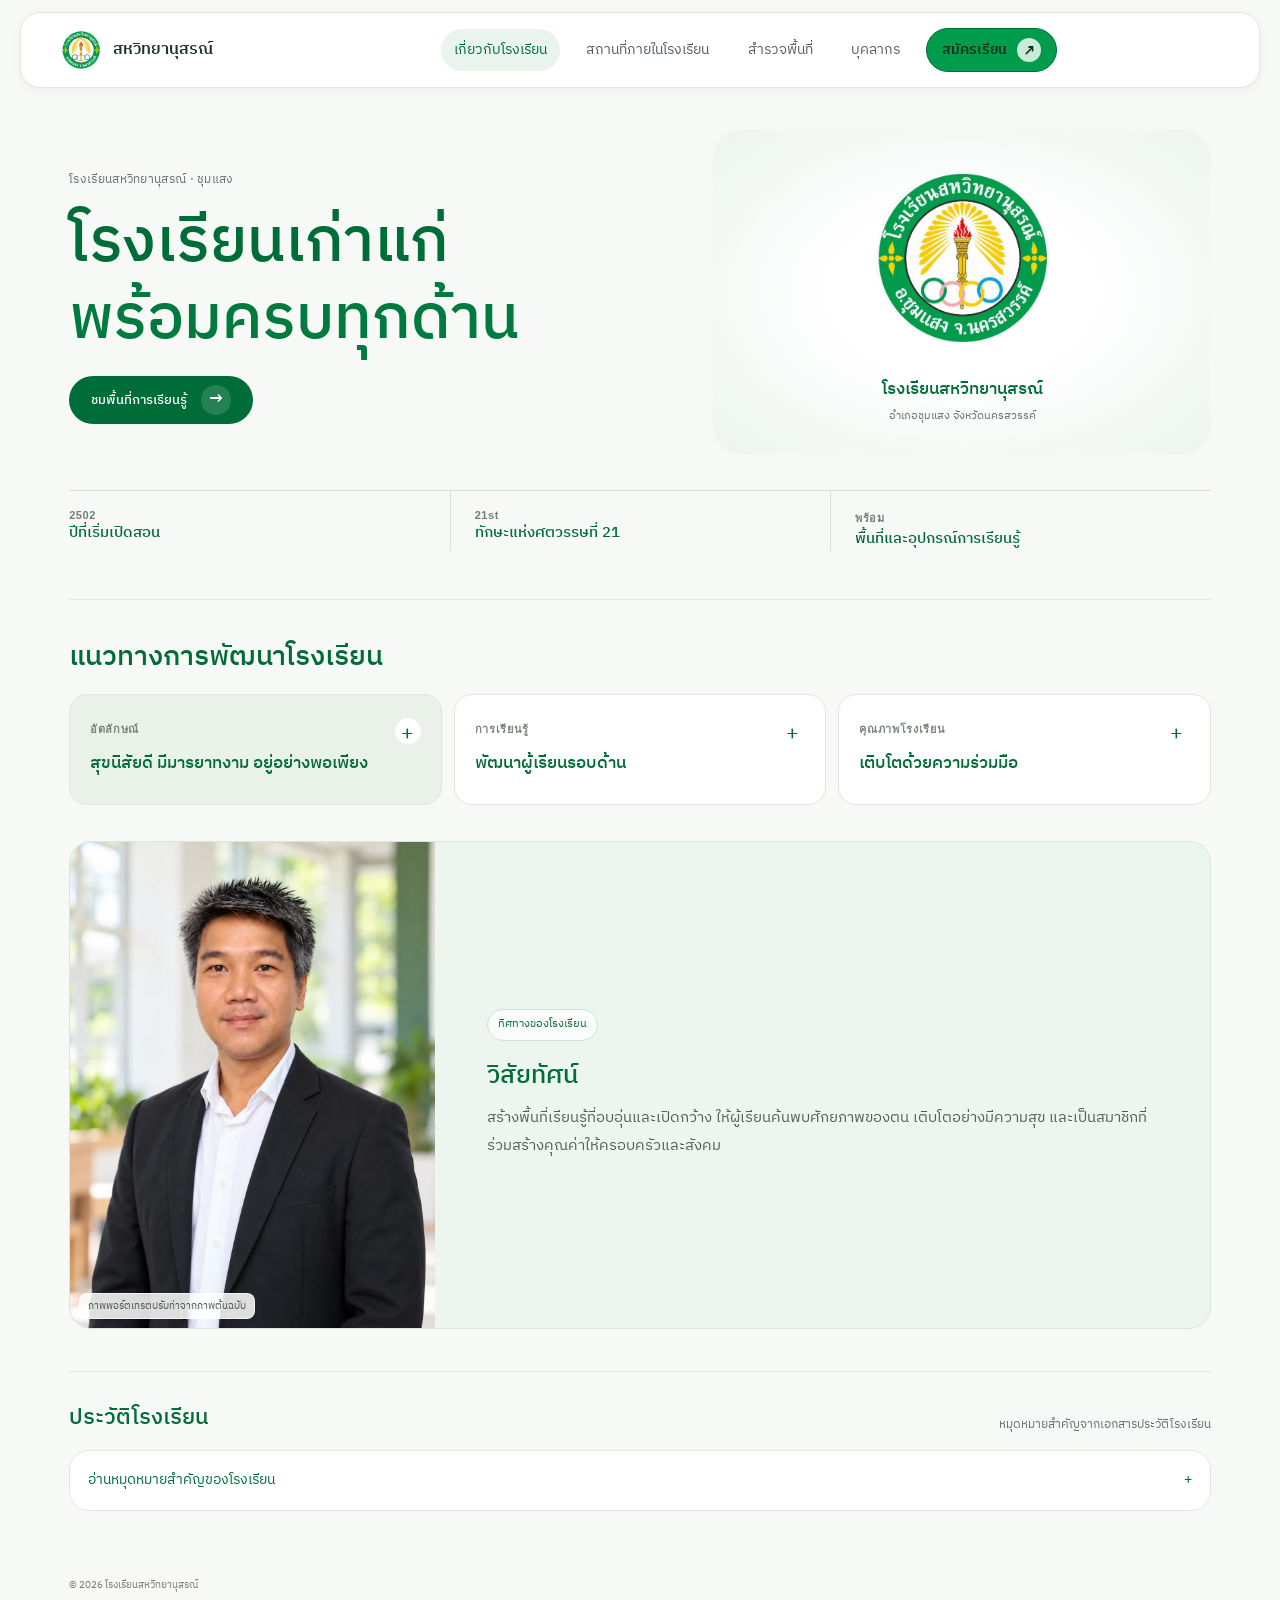
==== commit 468e6800: "Replace duplicate About panorama with school identity" ====
--- a/index.html
+++ b/index.html
@@ -9,21 +9,21 @@
   <link rel="preconnect" href="https://fonts.googleapis.com">
   <link rel="preconnect" href="https://fonts.gstatic.com" crossorigin>
   <link href="https://fonts.googleapis.com/css2?family=IBM+Plex+Sans+Thai:wght@300;400;500;600;700&display=swap" rel="stylesheet">
-  <link rel="stylesheet" href="styles.css?v=20261002-mobile4">
-  <script src="app.js" defer></script>
+  <link rel="stylesheet" href="styles.css?v=20261003-about8">
+  <script src="app.js?v=20261003-about8" defer></script>
 </head>
 <body class="page-about">
 <header class="site-header">
-  <a class="brand" href="index.html?v=20261002-mobile4" aria-label="โรงเรียนสหวิทยานุสรณ์ หน้าแรก">
+  <a class="brand" href="index.html?v=20261003-about8" aria-label="โรงเรียนสหวิทยานุสรณ์ หน้าแรก">
     <span class="brand-mark" aria-hidden="true"><img src="assets/school-seal.png" alt=""></span>
     <span class="brand-copy"><strong>สหวิทยานุสรณ์</strong></span>
   </a>
   <nav class="site-nav" id="siteNav" aria-label="เมนูหลัก">
-      <a class="active" aria-current="page" aria-label="เกี่ยวกับโรงเรียน" href="index.html?v=20261002-mobile4"><svg class="nav-icon" viewBox="0 0 24 24" fill="none" stroke="currentColor" stroke-width="1.7" stroke-linecap="round" stroke-linejoin="round" aria-hidden="true"><path d="M3 10 12 3l9 7v10a1 1 0 0 1-1 1H4a1 1 0 0 1-1-1Z"/><path d="M9 21v-8h6v8"/></svg><span class="nav-label-full">เกี่ยวกับโรงเรียน</span><span class="nav-label-short" aria-hidden="true">เกี่ยวกับ</span></a>
-      <a aria-label="สถานที่ภายในโรงเรียน" href="places.html?v=20261002-mobile4"><svg class="nav-icon" viewBox="0 0 24 24" fill="none" stroke="currentColor" stroke-width="1.7" stroke-linecap="round" stroke-linejoin="round" aria-hidden="true"><rect x="3" y="4" width="18" height="16" rx="3"/><path d="m3 16 5-5 4 4 3-3 6 6"/><circle cx="16" cy="8" r="1"/></svg><span class="nav-label-full">สถานที่ภายในโรงเรียน</span><span class="nav-label-short" aria-hidden="true">สถานที่</span></a>
-      <a aria-label="สำรวจพื้นที่ 360 องศา" href="explore.html?v=20261002-mobile4"><svg class="nav-icon" viewBox="0 0 24 24" fill="none" stroke="currentColor" stroke-width="1.7" stroke-linecap="round" stroke-linejoin="round" aria-hidden="true"><circle cx="12" cy="12" r="8"/><path d="m15 9-2 4-4 2 2-4Z"/></svg><span class="nav-label-full">สำรวจพื้นที่</span><span class="nav-label-short" aria-hidden="true">ชม 360°</span></a>
-      <a aria-label="บุคลากร" href="personnel.html?v=20261002-mobile4"><svg class="nav-icon" viewBox="0 0 24 24" fill="none" stroke="currentColor" stroke-width="1.7" stroke-linecap="round" stroke-linejoin="round" aria-hidden="true"><circle cx="9" cy="8" r="3"/><path d="M3 20v-2a6 6 0 0 1 12 0v2M17 5a3 3 0 0 1 0 6M18 14a5 5 0 0 1 3 5"/></svg><span class="nav-label-full">บุคลากร</span><span class="nav-label-short" aria-hidden="true">บุคลากร</span></a>
-      <a class="nav-apply" aria-label="สมัครเรียน" href="admissions.html?v=20261002-mobile4"><svg class="nav-icon" viewBox="0 0 24 24" fill="none" stroke="currentColor" stroke-width="1.7" stroke-linecap="round" stroke-linejoin="round" aria-hidden="true"><rect x="5" y="4" width="14" height="17" rx="2"/><path d="M9 4V2h6v2M9 11h6M9 15h4"/></svg><span class="nav-label-full">สมัครเรียน</span><span class="nav-label-short" aria-hidden="true">สมัครเรียน</span><span aria-hidden="true">↗</span></a>
+      <a class="active" aria-current="page" aria-label="เกี่ยวกับโรงเรียน" href="index.html?v=20261003-about8"><svg class="nav-icon" viewBox="0 0 24 24" fill="none" stroke="currentColor" stroke-width="1.7" stroke-linecap="round" stroke-linejoin="round" aria-hidden="true"><path d="M3 10 12 3l9 7v10a1 1 0 0 1-1 1H4a1 1 0 0 1-1-1Z"/><path d="M9 21v-8h6v8"/></svg><span class="nav-label-full">เกี่ยวกับโรงเรียน</span><span class="nav-label-short" aria-hidden="true">เกี่ยวกับ</span></a>
+      <a aria-label="สถานที่ภายในโรงเรียน" href="places.html?v=20261003-about8"><svg class="nav-icon" viewBox="0 0 24 24" fill="none" stroke="currentColor" stroke-width="1.7" stroke-linecap="round" stroke-linejoin="round" aria-hidden="true"><rect x="3" y="4" width="18" height="16" rx="3"/><path d="m3 16 5-5 4 4 3-3 6 6"/><circle cx="16" cy="8" r="1"/></svg><span class="nav-label-full">สถานที่ภายในโรงเรียน</span><span class="nav-label-short" aria-hidden="true">สถานที่</span></a>
+      <a aria-label="สำรวจพื้นที่ 360 องศา" href="explore.html?v=20261003-about8"><svg class="nav-icon" viewBox="0 0 24 24" fill="none" stroke="currentColor" stroke-width="1.7" stroke-linecap="round" stroke-linejoin="round" aria-hidden="true"><circle cx="12" cy="12" r="8"/><path d="m15 9-2 4-4 2 2-4Z"/></svg><span class="nav-label-full">สำรวจพื้นที่</span><span class="nav-label-short" aria-hidden="true">ชม 360°</span></a>
+      <a aria-label="บุคลากร" href="personnel.html?v=20261003-about8"><svg class="nav-icon" viewBox="0 0 24 24" fill="none" stroke="currentColor" stroke-width="1.7" stroke-linecap="round" stroke-linejoin="round" aria-hidden="true"><circle cx="9" cy="8" r="3"/><path d="M3 20v-2a6 6 0 0 1 12 0v2M17 5a3 3 0 0 1 0 6M18 14a5 5 0 0 1 3 5"/></svg><span class="nav-label-full">บุคลากร</span><span class="nav-label-short" aria-hidden="true">บุคลากร</span></a>
+      <a class="nav-apply" aria-label="สมัครเรียน" href="admissions.html?v=20261003-about8"><svg class="nav-icon" viewBox="0 0 24 24" fill="none" stroke="currentColor" stroke-width="1.7" stroke-linecap="round" stroke-linejoin="round" aria-hidden="true"><rect x="5" y="4" width="14" height="17" rx="2"/><path d="M9 4V2h6v2M9 11h6M9 15h4"/></svg><span class="nav-label-full">สมัครเรียน</span><span class="nav-label-short" aria-hidden="true">สมัครเรียน</span><span aria-hidden="true">↗</span></a>
   </nav>
   <div class="header-actions">
     <button class="menu-toggle" id="menuToggle" type="button" aria-label="เมนูหลัก" aria-expanded="false" aria-controls="siteNav">
@@ -37,9 +37,9 @@
         <div class="hero-copy about-copy">
           <span class="intro-kicker">โรงเรียนสหวิทยานุสรณ์ · ชุมแสง</span><h1 id="pageTitle">โรงเรียนเก่าแก่<br><em>พร้อมครบทุกด้าน</em></h1>
           <div class="hero-actions">
-            <a class="button button-primary" href="places.html?v=20261002-mobile4">ชมพื้นที่การเรียนรู้ <span aria-hidden="true">→</span></a>
+            <a class="button button-primary" href="places.html?v=20261003-about8">ชมพื้นที่การเรียนรู้ <span aria-hidden="true">→</span></a>
           </div>
-        </div><a class="intro-visual" href="explore.html?v=20261002-mobile4"><img src="assets/school-walkway-360.webp" alt="บรรยากาศอาคารเรียนโรงเรียนสหวิทยานุสรณ์"><span class="intro-visual-label">เดินชมโรงเรียน 360° <span aria-hidden="true">↗</span></span></a>
+        </div><figure class="school-identity-visual"><img src="assets/school-seal.png" alt="ตราโรงเรียนสหวิทยานุสรณ์"><figcaption>โรงเรียนสหวิทยานุสรณ์<span>อำเภอชุมแสง จังหวัดนครสวรรค์</span></figcaption></figure>
       </div>
 
       <div class="about-pillars" aria-label="จุดเด่นของโรงเรียน">
--- a/styles.css
+++ b/styles.css
@@ -1338,3 +1338,97 @@
 @media (prefers-reduced-motion: reduce) {
   .button, .intro-visual img, .detail-toggle { transition: none; }
 }
+
+/* Keep gallery controls inside their card and below persistent navigation. */
+.space-card { isolation: isolate; }
+@media (max-width: 700px) {
+  .site-header, .site-header.tour-header { z-index: 100; }
+  .site-nav { background: #fff; }
+}
+
+/* Room gallery: image first, quiet typography, touch-friendly photo selection. */
+.places-toolbar { width: min(1380px, calc(100% - 2 * clamp(22px, 5.4vw, 88px))); margin: 6px auto 24px; }
+.place-filters { display: flex; gap: 8px; flex-wrap: wrap; }
+.place-filters button { padding: 9px 17px; min-height: 42px; border: 1px solid #dfe8e2; border-radius: 999px; background: transparent; color: #63756a; font-size: 13px; cursor: pointer; transition: background .2s ease, color .2s ease; }
+.place-filters button.is-selected { border-color: var(--pine); background: var(--pine); color: #fff; }
+.places-count { margin: 16px 0 0; font-size: 11px; color: #87948c; }
+.gallery-grid { gap: 36px 24px; }
+.space-card { overflow: visible; border: 0; border-radius: 0; background: transparent; box-shadow: none; }
+.space-gallery { aspect-ratio: 3 / 2; border-radius: 18px; }
+.space-card-copy { min-height: 0; padding: 16px 2px 0; }
+.space-card-copy h2 { margin: 0; font-size: 20px; color: #263e30; font-weight: 600; line-height: 1.5; }
+.space-card-kicker { display: none; }
+.space-card-copy p { margin: 6px 0 0; max-width: none; font-size: 12px; line-height: 1.7; color: #7b887f; }
+.gallery-status { top: 12px; bottom: auto; right: 12px; left: 12px; align-items: start; }
+.gallery-sample, .gallery-counter { min-height: 25px; padding: 4px 9px; background: #173326a6; border: 0; border-radius: 8px; font-size: 9px; backdrop-filter: blur(8px); }
+.gallery-dots { bottom: 10px; gap: 0; padding: 0 4px; border-radius: 999px; background: #17332675; }
+.gallery-dot, .gallery-dot.is-active { position: relative; width: 28px; height: 28px; background: none; box-shadow: none; border-radius: 0; }
+.gallery-dot::after { content: ''; position: absolute; top: 11px; left: 11px; width: 6px; height: 6px; border-radius: 99px; background: #ffffff85; }
+.gallery-dot.is-active::after { left: 6px; width: 16px; background: #fff; }
+.gallery-control { width: 34px; height: 34px; font-size: 23px; border: 0; box-shadow: none; background: #ffffffde; }
+@media (max-width: 700px) {
+  .places-toolbar { width: calc(100% - 40px); margin-bottom: 24px; }
+  .place-filters { flex-wrap: nowrap; overflow-x: auto; padding-bottom: 5px; scrollbar-width: none; }
+  .place-filters::-webkit-scrollbar { display: none; }
+  .place-filters button { flex: 0 0 auto; padding: 8px 14px; font-size: 12px; }
+  .gallery-grid { width: calc(100% - 40px); gap: 32px; }
+  .space-card { border: 0; border-radius: 0; background: transparent; box-shadow: none; }
+  .space-card-copy { padding: 14px 2px 0; }
+  .space-card-copy h2 { font-size: 19px; }
+  .gallery-control { display: none; }
+  .space-gallery { aspect-ratio: 3 / 2; border-radius: 18px; }
+}
+@media (prefers-reduced-motion: reduce) {
+  .gallery-track, .place-filters button { transition: none; }
+}
+
+/* Team directory: portrait proportions, clear role hierarchy. */
+.personnel-page .personnel-grid-management { grid-template-columns: repeat(3,minmax(0,1fr)); gap: 24px; }
+.personnel-page .personnel-grid-teachers { grid-template-columns: repeat(4,minmax(0,1fr)); gap: 24px 20px; }
+.personnel-page .personnel-grid-support { grid-template-columns: repeat(4,minmax(0,1fr)); gap: 20px; }
+.personnel-page .person-card { display: block; min-height: 0; padding: 0; border: 0; border-radius: 0; background: transparent; box-shadow: none; }
+.personnel-page .person-card .person-portrait { position: relative; width: 100%; aspect-ratio: 4 / 5; overflow: hidden; border-radius: 20px; background: linear-gradient(145deg,#edf4ef,#dce9df); }
+.personnel-page .personnel-grid-management .person-portrait { aspect-ratio: 4 / 3; }
+.personnel-page .personnel-portrait-photo img { object-position: center 23%; }
+.personnel-page .personnel-avatar::before { content: ''; position: absolute; width: 27%; aspect-ratio: 1; top: 22%; left: 36.5%; border-radius: 50%; background: #b8cec0; }
+.personnel-page .personnel-avatar::after { content: ''; position: absolute; width: 65%; height: 45%; bottom: -5%; left: 17.5%; border-radius: 50% 50% 0 0; background: #b8cec0; }
+.personnel-page .personnel-avatar span { position: absolute; z-index: 1; left: 12px; top: 12px; padding: 5px 10px; border-radius: 8px; background: #ffffffb8; color: #547461; font-size: 10px; }
+.personnel-page .person-card-copy { padding: 14px 2px 0; }
+.personnel-page .person-card-copy h3 { margin: 0 0 4px; font-size: 16px; color: #293e31; font-weight: 500; }
+.personnel-page .person-card-copy small { color: #7c8a81; font-size: 12px; line-height: 1.6; }
+.personnel-page .personnel-grid-management .person-card-copy h3 { font-size: 21px; color: var(--pine); }
+.personnel-page .personnel-group + .personnel-group { margin-top: 48px; padding-top: 30px; border-top: 1px solid var(--line); }
+.personnel-note { border: 0; padding: 0; background: transparent; }
+.personnel-note span { padding: 4px 9px; border-radius: 7px; background: #eaf2ed; font-size: 10px; }
+.teacher-toolbar { display: flex; align-items: center; gap: 12px; margin: 18px 0 24px; }
+.teacher-toolbar label { font-size: 12px; color: #65796b; }
+.teacher-toolbar select { width: min(300px,100%); min-width: 0; min-height: 44px; padding: 10px 34px 10px 14px; border: 1px solid #d8e5dc; border-radius: 12px; background: #fff; color: var(--pine); font: 13px var(--font); }
+.teacher-toolbar > span { margin-left: auto; white-space: nowrap; color: #85938a; font-size: 11px; }
+@media (max-width: 920px) {
+ .personnel-page .personnel-grid-teachers, .personnel-page .personnel-grid-support { grid-template-columns: repeat(3,minmax(0,1fr)); }
+}
+@media (max-width: 700px) {
+ .personnel-page .personnel-grid-management { grid-template-columns: 1fr; gap: 28px; }
+ .personnel-page .personnel-grid-management .person-portrait { aspect-ratio: 4 / 3; max-height: 310px; }
+ .personnel-page .personnel-grid-teachers, .personnel-page .personnel-grid-support { grid-template-columns: repeat(2,minmax(0,1fr)); gap: 24px 14px; }
+ .personnel-page .person-card { display: block; padding: 0; min-height: 0; border-radius: 0; }
+ .personnel-page .person-card .person-portrait { width: 100%; border-radius: 16px; }
+ .personnel-page .person-card-copy h3 { font-size: 13px; }
+ .personnel-page .person-card-copy small { font-size: 11px; }
+ .personnel-page .personnel-grid-management .person-card-copy h3 { font-size: 20px; }
+ .teacher-toolbar { flex-wrap: wrap; gap: 8px; }
+ .teacher-toolbar label { width: 100%; }
+ .teacher-toolbar select { flex: 1; width: 0; font-size: 12px; }
+ .personnel-page .personnel-group + .personnel-group { margin-top: 36px; padding-top: 26px; }
+}
+
+/* School identity replaces the duplicate panorama entry on the About page. */
+.school-identity-visual { margin: 0; min-height: 320px; display: grid; align-content: center; justify-items: center; gap: 18px; padding: 28px; border-radius: 28px; background: radial-gradient(ellipse at center,#fff 35%,#edf5ef 100%); }
+.school-identity-visual img { display: block; width: 200px; max-width: 65%; height: auto; border-radius: 50%; }
+.school-identity-visual figcaption { text-align: center; color: var(--pine); font-size: 17px; font-weight: 500; }
+.school-identity-visual figcaption span { display: block; margin-top: 5px; color: var(--muted); font-size: 11px; font-weight: 400; }
+@media (max-width:700px) {
+ .school-identity-visual { min-height: 220px; padding: 22px; gap: 12px; border-radius: 24px; }
+ .school-identity-visual img { width: 130px; }
+ .school-identity-visual figcaption { font-size: 14px; }
+}
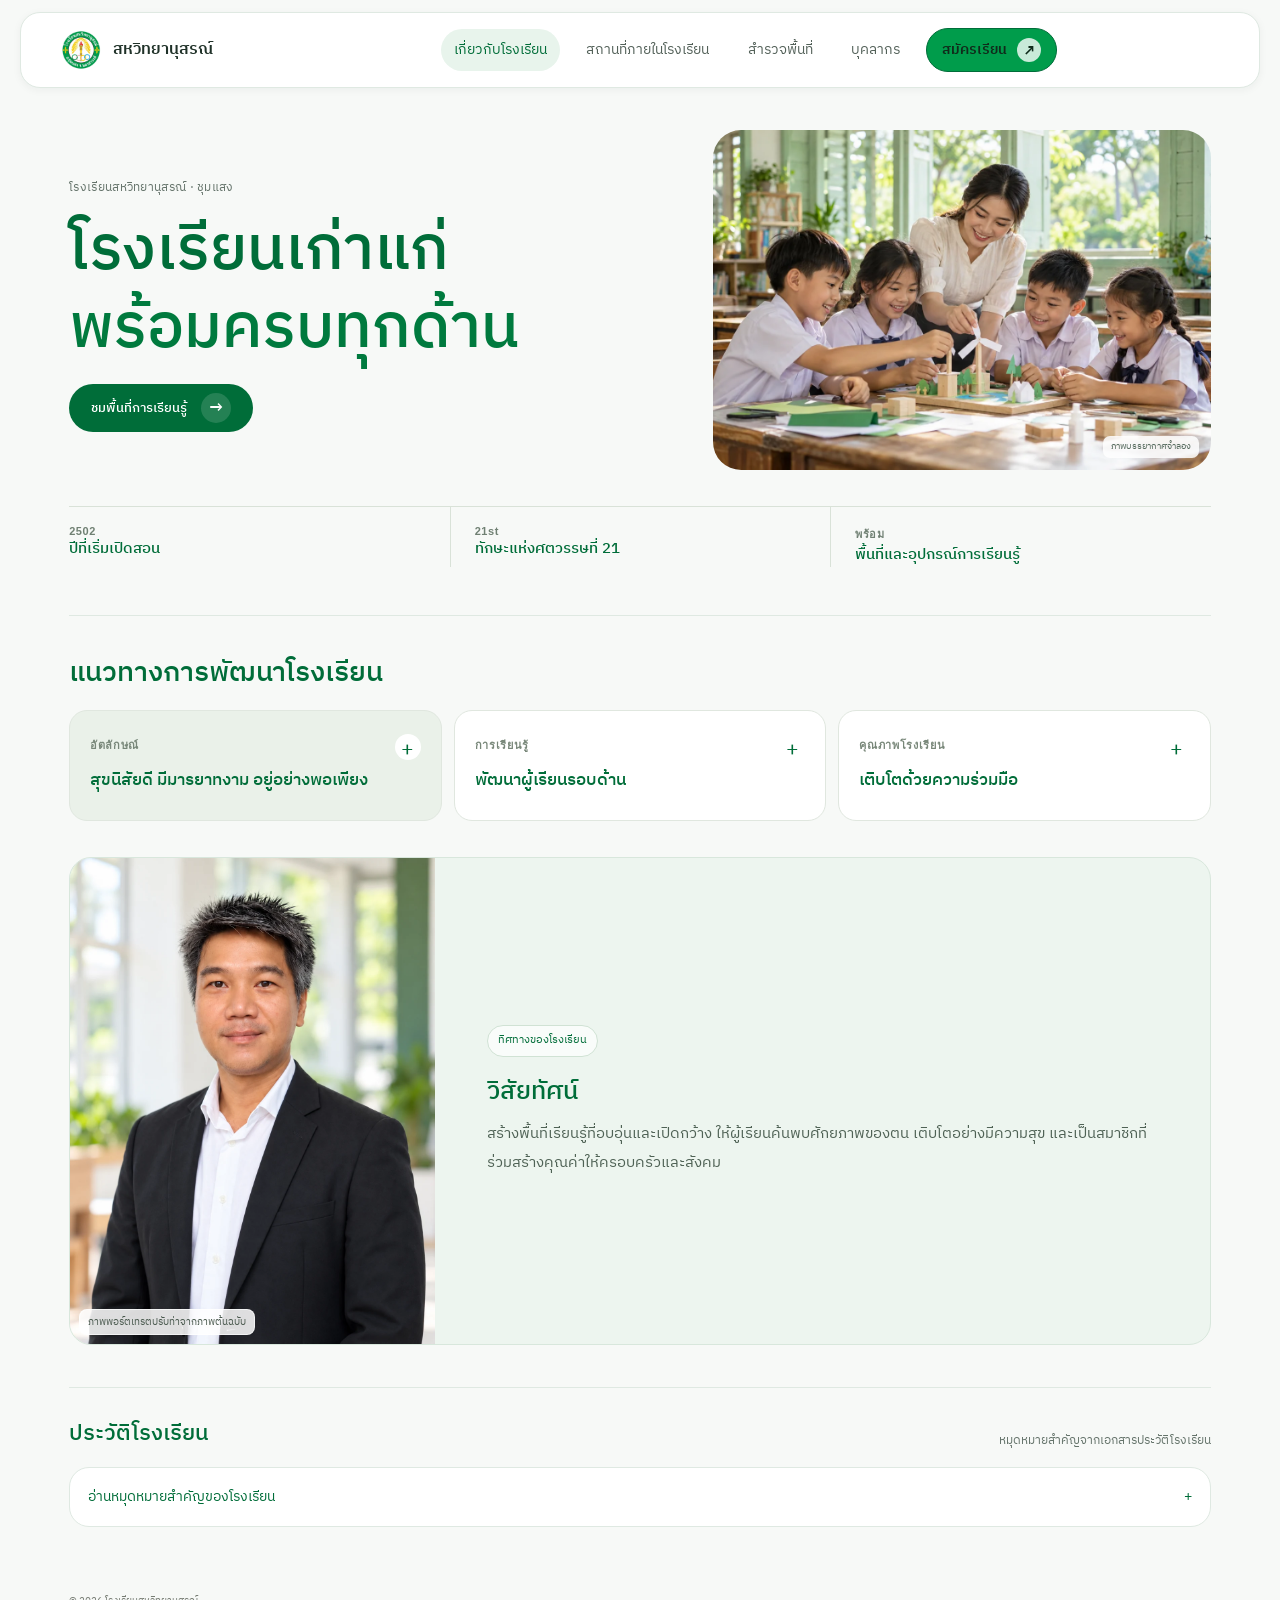
==== commit f1334930: "Use generated learning scene for About hero" ====
--- a/index.html
+++ b/index.html
@@ -9,21 +9,21 @@
   <link rel="preconnect" href="https://fonts.googleapis.com">
   <link rel="preconnect" href="https://fonts.gstatic.com" crossorigin>
   <link href="https://fonts.googleapis.com/css2?family=IBM+Plex+Sans+Thai:wght@300;400;500;600;700&display=swap" rel="stylesheet">
-  <link rel="stylesheet" href="styles.css?v=20261003-about8">
-  <script src="app.js?v=20261003-about8" defer></script>
+  <link rel="stylesheet" href="styles.css?v=20261003-photo9">
+  <script src="app.js?v=20261003-photo9" defer></script>
 </head>
 <body class="page-about">
 <header class="site-header">
-  <a class="brand" href="index.html?v=20261003-about8" aria-label="โรงเรียนสหวิทยานุสรณ์ หน้าแรก">
+  <a class="brand" href="index.html?v=20261003-photo9" aria-label="โรงเรียนสหวิทยานุสรณ์ หน้าแรก">
     <span class="brand-mark" aria-hidden="true"><img src="assets/school-seal.png" alt=""></span>
     <span class="brand-copy"><strong>สหวิทยานุสรณ์</strong></span>
   </a>
   <nav class="site-nav" id="siteNav" aria-label="เมนูหลัก">
-      <a class="active" aria-current="page" aria-label="เกี่ยวกับโรงเรียน" href="index.html?v=20261003-about8"><svg class="nav-icon" viewBox="0 0 24 24" fill="none" stroke="currentColor" stroke-width="1.7" stroke-linecap="round" stroke-linejoin="round" aria-hidden="true"><path d="M3 10 12 3l9 7v10a1 1 0 0 1-1 1H4a1 1 0 0 1-1-1Z"/><path d="M9 21v-8h6v8"/></svg><span class="nav-label-full">เกี่ยวกับโรงเรียน</span><span class="nav-label-short" aria-hidden="true">เกี่ยวกับ</span></a>
-      <a aria-label="สถานที่ภายในโรงเรียน" href="places.html?v=20261003-about8"><svg class="nav-icon" viewBox="0 0 24 24" fill="none" stroke="currentColor" stroke-width="1.7" stroke-linecap="round" stroke-linejoin="round" aria-hidden="true"><rect x="3" y="4" width="18" height="16" rx="3"/><path d="m3 16 5-5 4 4 3-3 6 6"/><circle cx="16" cy="8" r="1"/></svg><span class="nav-label-full">สถานที่ภายในโรงเรียน</span><span class="nav-label-short" aria-hidden="true">สถานที่</span></a>
-      <a aria-label="สำรวจพื้นที่ 360 องศา" href="explore.html?v=20261003-about8"><svg class="nav-icon" viewBox="0 0 24 24" fill="none" stroke="currentColor" stroke-width="1.7" stroke-linecap="round" stroke-linejoin="round" aria-hidden="true"><circle cx="12" cy="12" r="8"/><path d="m15 9-2 4-4 2 2-4Z"/></svg><span class="nav-label-full">สำรวจพื้นที่</span><span class="nav-label-short" aria-hidden="true">ชม 360°</span></a>
-      <a aria-label="บุคลากร" href="personnel.html?v=20261003-about8"><svg class="nav-icon" viewBox="0 0 24 24" fill="none" stroke="currentColor" stroke-width="1.7" stroke-linecap="round" stroke-linejoin="round" aria-hidden="true"><circle cx="9" cy="8" r="3"/><path d="M3 20v-2a6 6 0 0 1 12 0v2M17 5a3 3 0 0 1 0 6M18 14a5 5 0 0 1 3 5"/></svg><span class="nav-label-full">บุคลากร</span><span class="nav-label-short" aria-hidden="true">บุคลากร</span></a>
-      <a class="nav-apply" aria-label="สมัครเรียน" href="admissions.html?v=20261003-about8"><svg class="nav-icon" viewBox="0 0 24 24" fill="none" stroke="currentColor" stroke-width="1.7" stroke-linecap="round" stroke-linejoin="round" aria-hidden="true"><rect x="5" y="4" width="14" height="17" rx="2"/><path d="M9 4V2h6v2M9 11h6M9 15h4"/></svg><span class="nav-label-full">สมัครเรียน</span><span class="nav-label-short" aria-hidden="true">สมัครเรียน</span><span aria-hidden="true">↗</span></a>
+      <a class="active" aria-current="page" aria-label="เกี่ยวกับโรงเรียน" href="index.html?v=20261003-photo9"><svg class="nav-icon" viewBox="0 0 24 24" fill="none" stroke="currentColor" stroke-width="1.7" stroke-linecap="round" stroke-linejoin="round" aria-hidden="true"><path d="M3 10 12 3l9 7v10a1 1 0 0 1-1 1H4a1 1 0 0 1-1-1Z"/><path d="M9 21v-8h6v8"/></svg><span class="nav-label-full">เกี่ยวกับโรงเรียน</span><span class="nav-label-short" aria-hidden="true">เกี่ยวกับ</span></a>
+      <a aria-label="สถานที่ภายในโรงเรียน" href="places.html?v=20261003-photo9"><svg class="nav-icon" viewBox="0 0 24 24" fill="none" stroke="currentColor" stroke-width="1.7" stroke-linecap="round" stroke-linejoin="round" aria-hidden="true"><rect x="3" y="4" width="18" height="16" rx="3"/><path d="m3 16 5-5 4 4 3-3 6 6"/><circle cx="16" cy="8" r="1"/></svg><span class="nav-label-full">สถานที่ภายในโรงเรียน</span><span class="nav-label-short" aria-hidden="true">สถานที่</span></a>
+      <a aria-label="สำรวจพื้นที่ 360 องศา" href="explore.html?v=20261003-photo9"><svg class="nav-icon" viewBox="0 0 24 24" fill="none" stroke="currentColor" stroke-width="1.7" stroke-linecap="round" stroke-linejoin="round" aria-hidden="true"><circle cx="12" cy="12" r="8"/><path d="m15 9-2 4-4 2 2-4Z"/></svg><span class="nav-label-full">สำรวจพื้นที่</span><span class="nav-label-short" aria-hidden="true">ชม 360°</span></a>
+      <a aria-label="บุคลากร" href="personnel.html?v=20261003-photo9"><svg class="nav-icon" viewBox="0 0 24 24" fill="none" stroke="currentColor" stroke-width="1.7" stroke-linecap="round" stroke-linejoin="round" aria-hidden="true"><circle cx="9" cy="8" r="3"/><path d="M3 20v-2a6 6 0 0 1 12 0v2M17 5a3 3 0 0 1 0 6M18 14a5 5 0 0 1 3 5"/></svg><span class="nav-label-full">บุคลากร</span><span class="nav-label-short" aria-hidden="true">บุคลากร</span></a>
+      <a class="nav-apply" aria-label="สมัครเรียน" href="admissions.html?v=20261003-photo9"><svg class="nav-icon" viewBox="0 0 24 24" fill="none" stroke="currentColor" stroke-width="1.7" stroke-linecap="round" stroke-linejoin="round" aria-hidden="true"><rect x="5" y="4" width="14" height="17" rx="2"/><path d="M9 4V2h6v2M9 11h6M9 15h4"/></svg><span class="nav-label-full">สมัครเรียน</span><span class="nav-label-short" aria-hidden="true">สมัครเรียน</span><span aria-hidden="true">↗</span></a>
   </nav>
   <div class="header-actions">
     <button class="menu-toggle" id="menuToggle" type="button" aria-label="เมนูหลัก" aria-expanded="false" aria-controls="siteNav">
@@ -37,9 +37,9 @@
         <div class="hero-copy about-copy">
           <span class="intro-kicker">โรงเรียนสหวิทยานุสรณ์ · ชุมแสง</span><h1 id="pageTitle">โรงเรียนเก่าแก่<br><em>พร้อมครบทุกด้าน</em></h1>
           <div class="hero-actions">
-            <a class="button button-primary" href="places.html?v=20261003-about8">ชมพื้นที่การเรียนรู้ <span aria-hidden="true">→</span></a>
+            <a class="button button-primary" href="places.html?v=20261003-photo9">ชมพื้นที่การเรียนรู้ <span aria-hidden="true">→</span></a>
           </div>
-        </div><figure class="school-identity-visual"><img src="assets/school-seal.png" alt="ตราโรงเรียนสหวิทยานุสรณ์"><figcaption>โรงเรียนสหวิทยานุสรณ์<span>อำเภอชุมแสง จังหวัดนครสวรรค์</span></figcaption></figure>
+        </div><figure class="about-learning-visual"><img src="assets/about-learning.webp" alt="ภาพจำลองครูและนักเรียนทำกิจกรรมการเรียนรู้ร่วมกัน"><figcaption>ภาพบรรยากาศจำลอง</figcaption></figure>
       </div>
 
       <div class="about-pillars" aria-label="จุดเด่นของโรงเรียน">
--- a/styles.css
+++ b/styles.css
@@ -1432,3 +1432,7 @@
  .school-identity-visual img { width: 130px; }
  .school-identity-visual figcaption { font-size: 14px; }
 }
+.about-learning-visual { position: relative; margin: 0; height: 340px; overflow: hidden; border-radius: 28px; }
+.about-learning-visual img { display: block; width: 100%; height: 100%; object-fit: cover; object-position: center; }
+.about-learning-visual figcaption { position: absolute; bottom: 12px; right: 12px; padding: 4px 8px; border-radius: 7px; background: #ffffffd9; color: #53685b; font-size: 9px; }
+@media (max-width:700px) { .about-learning-visual { height: 230px; border-radius: 24px; } }
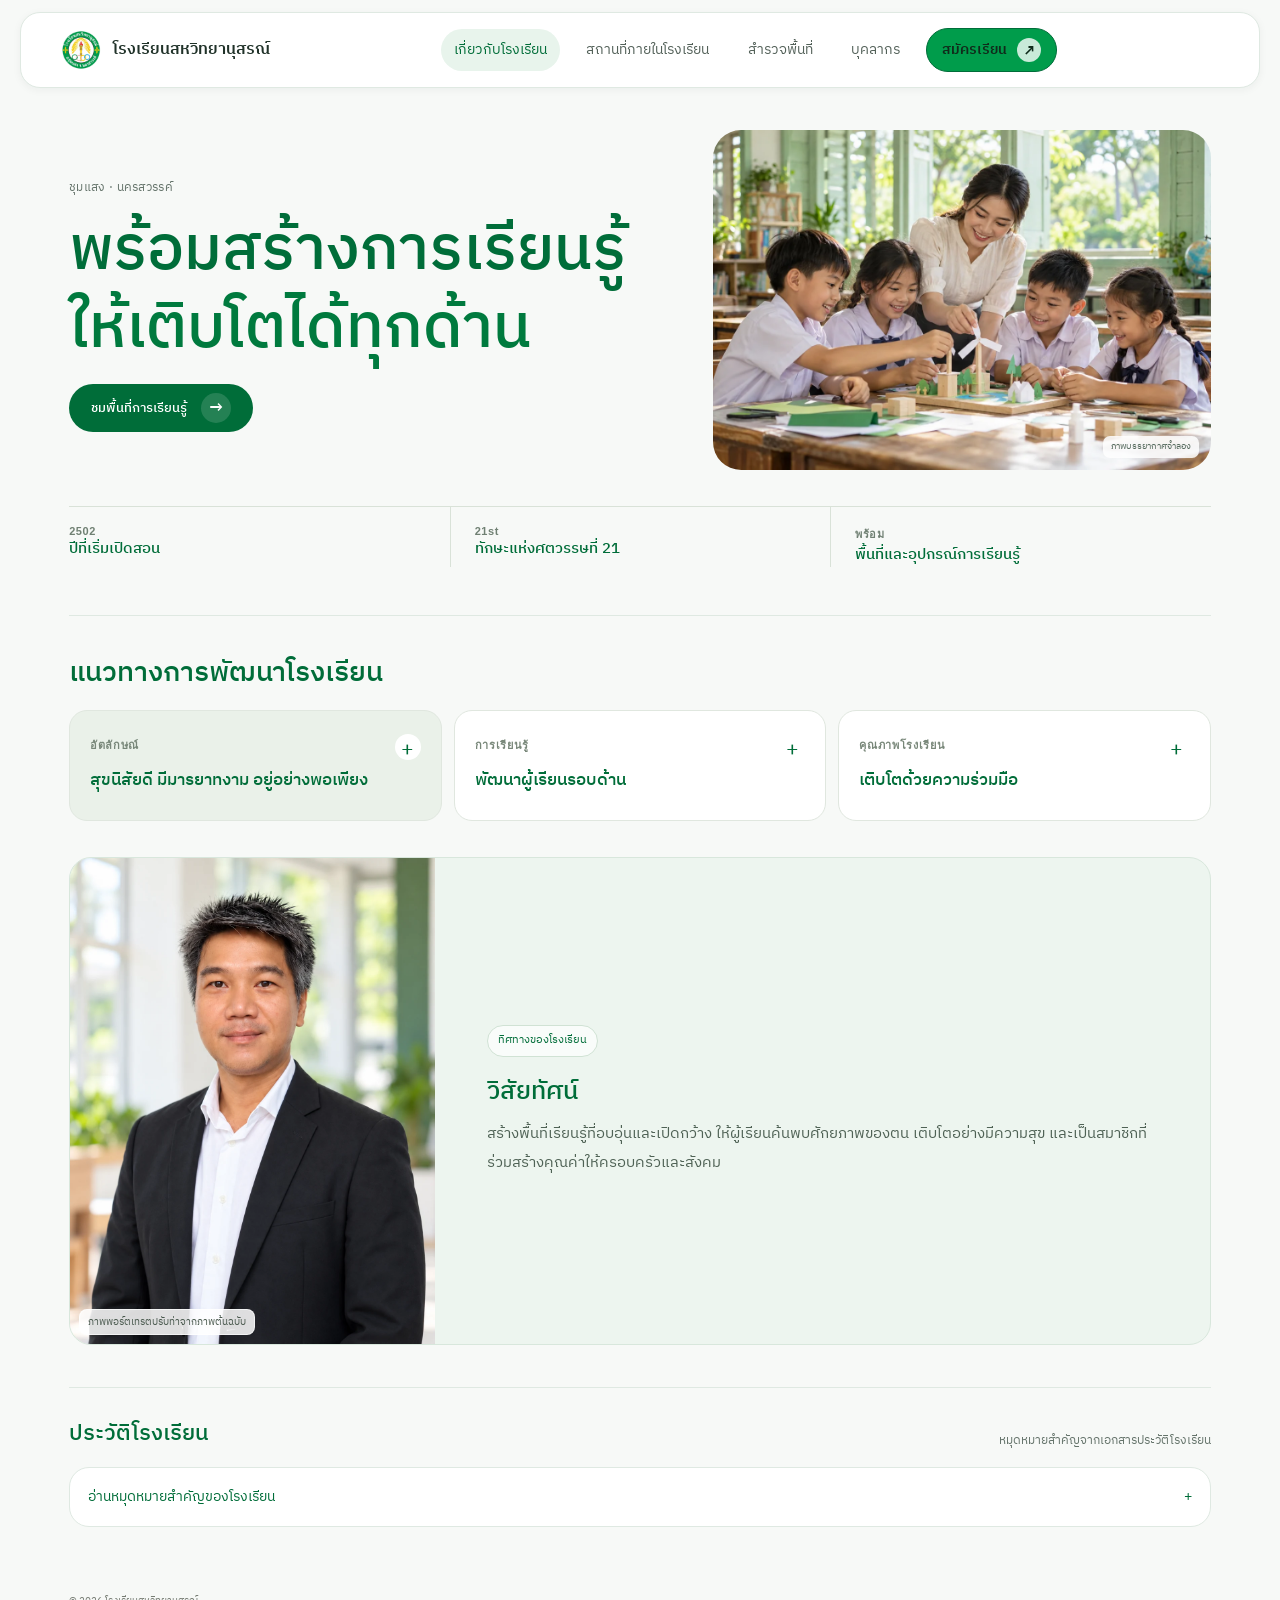
==== commit df23911b: "Update school name and homepage message" ====
--- a/index.html
+++ b/index.html
@@ -9,21 +9,21 @@
   <link rel="preconnect" href="https://fonts.googleapis.com">
   <link rel="preconnect" href="https://fonts.gstatic.com" crossorigin>
   <link href="https://fonts.googleapis.com/css2?family=IBM+Plex+Sans+Thai:wght@300;400;500;600;700&display=swap" rel="stylesheet">
-  <link rel="stylesheet" href="styles.css?v=20261003-photo9">
-  <script src="app.js?v=20261003-photo9" defer></script>
+  <link rel="stylesheet" href="styles.css?v=20261003-copy10">
+  <script src="app.js?v=20261003-copy10" defer></script>
 </head>
 <body class="page-about">
 <header class="site-header">
-  <a class="brand" href="index.html?v=20261003-photo9" aria-label="โรงเรียนสหวิทยานุสรณ์ หน้าแรก">
+  <a class="brand" href="index.html?v=20261003-copy10" aria-label="โรงเรียนสหวิทยานุสรณ์ หน้าแรก">
     <span class="brand-mark" aria-hidden="true"><img src="assets/school-seal.png" alt=""></span>
-    <span class="brand-copy"><strong>สหวิทยานุสรณ์</strong></span>
+    <span class="brand-copy"><strong>โรงเรียนสหวิทยานุสรณ์</strong></span>
   </a>
   <nav class="site-nav" id="siteNav" aria-label="เมนูหลัก">
-      <a class="active" aria-current="page" aria-label="เกี่ยวกับโรงเรียน" href="index.html?v=20261003-photo9"><svg class="nav-icon" viewBox="0 0 24 24" fill="none" stroke="currentColor" stroke-width="1.7" stroke-linecap="round" stroke-linejoin="round" aria-hidden="true"><path d="M3 10 12 3l9 7v10a1 1 0 0 1-1 1H4a1 1 0 0 1-1-1Z"/><path d="M9 21v-8h6v8"/></svg><span class="nav-label-full">เกี่ยวกับโรงเรียน</span><span class="nav-label-short" aria-hidden="true">เกี่ยวกับ</span></a>
-      <a aria-label="สถานที่ภายในโรงเรียน" href="places.html?v=20261003-photo9"><svg class="nav-icon" viewBox="0 0 24 24" fill="none" stroke="currentColor" stroke-width="1.7" stroke-linecap="round" stroke-linejoin="round" aria-hidden="true"><rect x="3" y="4" width="18" height="16" rx="3"/><path d="m3 16 5-5 4 4 3-3 6 6"/><circle cx="16" cy="8" r="1"/></svg><span class="nav-label-full">สถานที่ภายในโรงเรียน</span><span class="nav-label-short" aria-hidden="true">สถานที่</span></a>
-      <a aria-label="สำรวจพื้นที่ 360 องศา" href="explore.html?v=20261003-photo9"><svg class="nav-icon" viewBox="0 0 24 24" fill="none" stroke="currentColor" stroke-width="1.7" stroke-linecap="round" stroke-linejoin="round" aria-hidden="true"><circle cx="12" cy="12" r="8"/><path d="m15 9-2 4-4 2 2-4Z"/></svg><span class="nav-label-full">สำรวจพื้นที่</span><span class="nav-label-short" aria-hidden="true">ชม 360°</span></a>
-      <a aria-label="บุคลากร" href="personnel.html?v=20261003-photo9"><svg class="nav-icon" viewBox="0 0 24 24" fill="none" stroke="currentColor" stroke-width="1.7" stroke-linecap="round" stroke-linejoin="round" aria-hidden="true"><circle cx="9" cy="8" r="3"/><path d="M3 20v-2a6 6 0 0 1 12 0v2M17 5a3 3 0 0 1 0 6M18 14a5 5 0 0 1 3 5"/></svg><span class="nav-label-full">บุคลากร</span><span class="nav-label-short" aria-hidden="true">บุคลากร</span></a>
-      <a class="nav-apply" aria-label="สมัครเรียน" href="admissions.html?v=20261003-photo9"><svg class="nav-icon" viewBox="0 0 24 24" fill="none" stroke="currentColor" stroke-width="1.7" stroke-linecap="round" stroke-linejoin="round" aria-hidden="true"><rect x="5" y="4" width="14" height="17" rx="2"/><path d="M9 4V2h6v2M9 11h6M9 15h4"/></svg><span class="nav-label-full">สมัครเรียน</span><span class="nav-label-short" aria-hidden="true">สมัครเรียน</span><span aria-hidden="true">↗</span></a>
+      <a class="active" aria-current="page" aria-label="เกี่ยวกับโรงเรียน" href="index.html?v=20261003-copy10"><svg class="nav-icon" viewBox="0 0 24 24" fill="none" stroke="currentColor" stroke-width="1.7" stroke-linecap="round" stroke-linejoin="round" aria-hidden="true"><path d="M3 10 12 3l9 7v10a1 1 0 0 1-1 1H4a1 1 0 0 1-1-1Z"/><path d="M9 21v-8h6v8"/></svg><span class="nav-label-full">เกี่ยวกับโรงเรียน</span><span class="nav-label-short" aria-hidden="true">เกี่ยวกับ</span></a>
+      <a aria-label="สถานที่ภายในโรงเรียน" href="places.html?v=20261003-copy10"><svg class="nav-icon" viewBox="0 0 24 24" fill="none" stroke="currentColor" stroke-width="1.7" stroke-linecap="round" stroke-linejoin="round" aria-hidden="true"><rect x="3" y="4" width="18" height="16" rx="3"/><path d="m3 16 5-5 4 4 3-3 6 6"/><circle cx="16" cy="8" r="1"/></svg><span class="nav-label-full">สถานที่ภายในโรงเรียน</span><span class="nav-label-short" aria-hidden="true">สถานที่</span></a>
+      <a aria-label="สำรวจพื้นที่ 360 องศา" href="explore.html?v=20261003-copy10"><svg class="nav-icon" viewBox="0 0 24 24" fill="none" stroke="currentColor" stroke-width="1.7" stroke-linecap="round" stroke-linejoin="round" aria-hidden="true"><circle cx="12" cy="12" r="8"/><path d="m15 9-2 4-4 2 2-4Z"/></svg><span class="nav-label-full">สำรวจพื้นที่</span><span class="nav-label-short" aria-hidden="true">ชม 360°</span></a>
+      <a aria-label="บุคลากร" href="personnel.html?v=20261003-copy10"><svg class="nav-icon" viewBox="0 0 24 24" fill="none" stroke="currentColor" stroke-width="1.7" stroke-linecap="round" stroke-linejoin="round" aria-hidden="true"><circle cx="9" cy="8" r="3"/><path d="M3 20v-2a6 6 0 0 1 12 0v2M17 5a3 3 0 0 1 0 6M18 14a5 5 0 0 1 3 5"/></svg><span class="nav-label-full">บุคลากร</span><span class="nav-label-short" aria-hidden="true">บุคลากร</span></a>
+      <a class="nav-apply" aria-label="สมัครเรียน" href="admissions.html?v=20261003-copy10"><svg class="nav-icon" viewBox="0 0 24 24" fill="none" stroke="currentColor" stroke-width="1.7" stroke-linecap="round" stroke-linejoin="round" aria-hidden="true"><rect x="5" y="4" width="14" height="17" rx="2"/><path d="M9 4V2h6v2M9 11h6M9 15h4"/></svg><span class="nav-label-full">สมัครเรียน</span><span class="nav-label-short" aria-hidden="true">สมัครเรียน</span><span aria-hidden="true">↗</span></a>
   </nav>
   <div class="header-actions">
     <button class="menu-toggle" id="menuToggle" type="button" aria-label="เมนูหลัก" aria-expanded="false" aria-controls="siteNav">
@@ -35,9 +35,9 @@
   <section class="hero-section about-section" aria-labelledby="pageTitle">
       <div class="about-main">
         <div class="hero-copy about-copy">
-          <span class="intro-kicker">โรงเรียนสหวิทยานุสรณ์ · ชุมแสง</span><h1 id="pageTitle">โรงเรียนเก่าแก่<br><em>พร้อมครบทุกด้าน</em></h1>
+          <span class="intro-kicker">ชุมแสง · นครสวรรค์</span><h1 id="pageTitle">พร้อมสร้างการเรียนรู้<br><em>ให้เติบโตได้ทุกด้าน</em></h1>
           <div class="hero-actions">
-            <a class="button button-primary" href="places.html?v=20261003-photo9">ชมพื้นที่การเรียนรู้ <span aria-hidden="true">→</span></a>
+            <a class="button button-primary" href="places.html?v=20261003-copy10">ชมพื้นที่การเรียนรู้ <span aria-hidden="true">→</span></a>
           </div>
         </div><figure class="about-learning-visual"><img src="assets/about-learning.webp" alt="ภาพจำลองครูและนักเรียนทำกิจกรรมการเรียนรู้ร่วมกัน"><figcaption>ภาพบรรยากาศจำลอง</figcaption></figure>
       </div>
